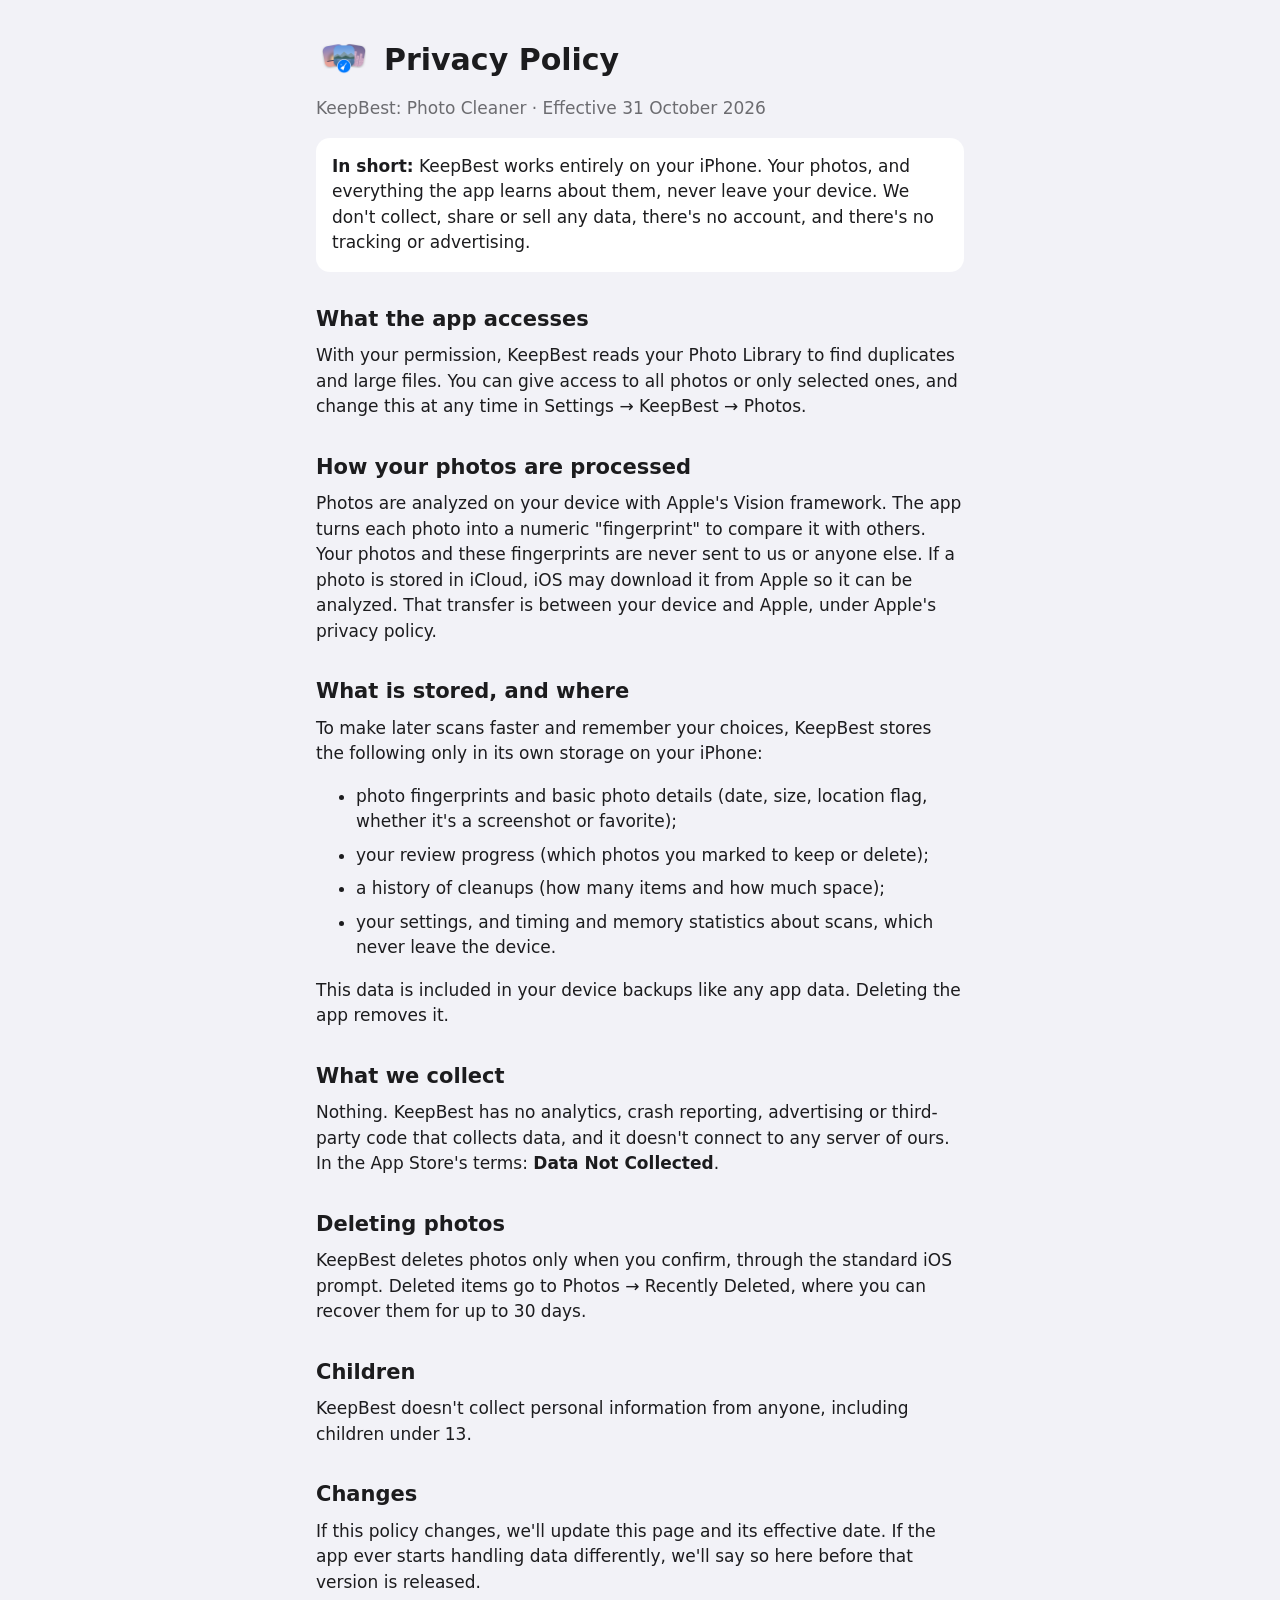
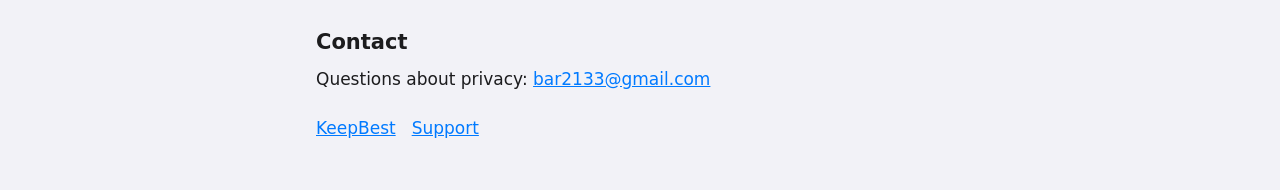
==== privacy.html @ edd059c9 "KeepBest site: home, privacy policy, support Co-Authored-By: Claude Opus 5.5 <noreply@anthropic.com>" ====
<!doctype html>
<html lang="en">
<head>
<meta charset="utf-8">
<meta name="viewport" content="width=device-width, initial-scale=1">
<title>KeepBest Privacy Policy</title>
<link rel="stylesheet" href="style.css">
</head>
<body>
<main>
<header><img src="icon.png" alt=""><h1>Privacy Policy</h1></header>
<p class="muted">KeepBest: Photo Cleaner · Effective 31 October 2026</p>

<div class="card"><strong>In short:</strong> KeepBest works entirely on your iPhone. Your photos, and everything the app learns about them, never leave your device. We don't collect, share or sell any data, there's no account, and there's no tracking or advertising.</div>

<h2>What the app accesses</h2>
<p>With your permission, KeepBest reads your Photo Library to find duplicates and large files. You can give access to all photos or only selected ones, and change this at any time in Settings → KeepBest → Photos.</p>

<h2>How your photos are processed</h2>
<p>Photos are analyzed on your device with Apple's Vision framework. The app turns each photo into a numeric "fingerprint" to compare it with others. Your photos and these fingerprints are never sent to us or anyone else. If a photo is stored in iCloud, iOS may download it from Apple so it can be analyzed. That transfer is between your device and Apple, under Apple's privacy policy.</p>

<h2>What is stored, and where</h2>
<p>To make later scans faster and remember your choices, KeepBest stores the following only in its own storage on your iPhone:</p>
<ul>
<li>photo fingerprints and basic photo details (date, size, location flag, whether it's a screenshot or favorite);</li>
<li>your review progress (which photos you marked to keep or delete);</li>
<li>a history of cleanups (how many items and how much space);</li>
<li>your settings, and timing and memory statistics about scans, which never leave the device.</li>
</ul>
<p>This data is included in your device backups like any app data. Deleting the app removes it.</p>

<h2>What we collect</h2>
<p>Nothing. KeepBest has no analytics, crash reporting, advertising or third-party code that collects data, and it doesn't connect to any server of ours. In the App Store's terms: <strong>Data Not Collected</strong>.</p>

<h2>Deleting photos</h2>
<p>KeepBest deletes photos only when you confirm, through the standard iOS prompt. Deleted items go to Photos → Recently Deleted, where you can recover them for up to 30 days.</p>

<h2>Children</h2>
<p>KeepBest doesn't collect personal information from anyone, including children under 13.</p>

<h2>Changes</h2>
<p>If this policy changes, we'll update this page and its effective date. If the app ever starts handling data differently, we'll say so here before that version is released.</p>

<h2>Contact</h2>
<p>Questions about privacy: <a href="mailto:bar2133@gmail.com">bar2133@gmail.com</a></p>

<nav><a href="index.html">KeepBest</a><a href="support.html">Support</a></nav>
</main>
</body>
</html>
---- style.css ----
:root { --bg: #f2f2f7; --card: #ffffff; --text: #1c1c1e; --muted: #6c6c70; --brand: #007aff; color-scheme: light dark; }
@media (prefers-color-scheme: dark) { :root { --bg: #000000; --card: #1c1c1e; --text: #f2f2f7; --muted: #a1a1a6; --brand: #0a84ff; } }
* { box-sizing: border-box; }
body { margin: 0; background: var(--bg); color: var(--text); font: 17px/1.5 -apple-system, BlinkMacSystemFont, "Segoe UI", system-ui, sans-serif; }
main { max-width: 680px; margin: 0 auto; padding: 32px 16px 48px; }
header { display: flex; align-items: center; gap: 12px; margin-bottom: 8px; }
header img { width: 56px; height: 56px; border-radius: 13px; }
h1 { font-size: 30px; line-height: 1.2; margin: 0; }
h2 { font-size: 21px; margin: 32px 0 8px; }
p, li { margin: 8px 0; }
.muted { color: var(--muted); }
.card { background: var(--card); border-radius: 14px; padding: 16px; margin: 16px 0; }
a { color: var(--brand); }
nav { display: flex; gap: 16px; flex-wrap: wrap; margin: 24px 0 0; }
footer { margin-top: 48px; font-size: 14px; color: var(--muted); }
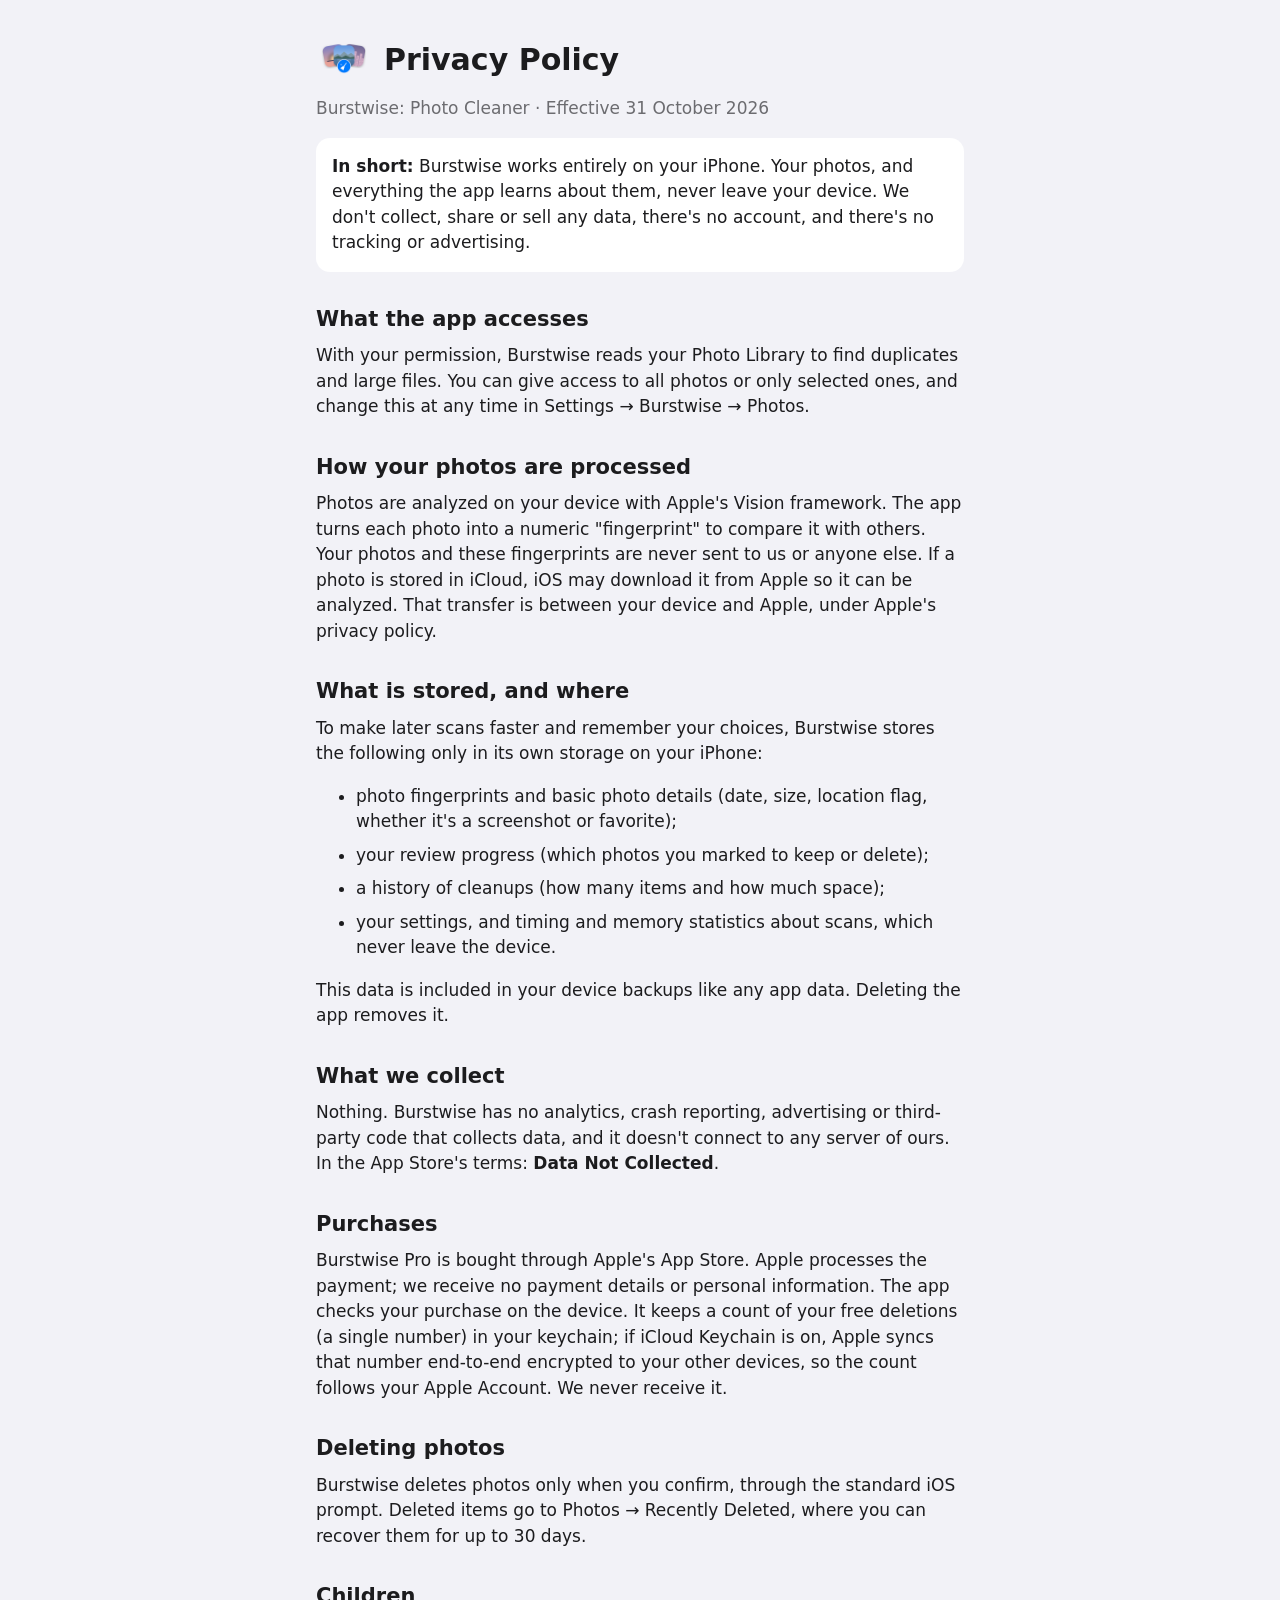
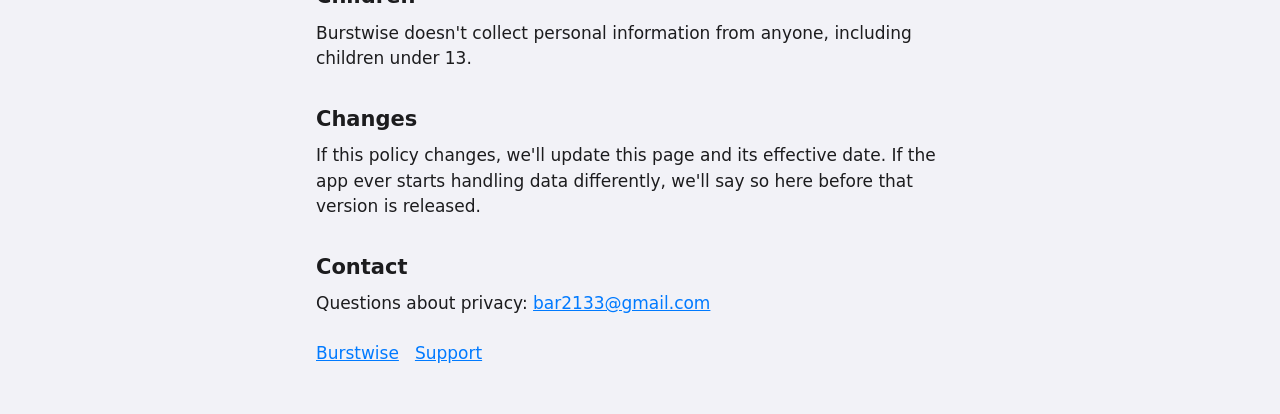
==== commit 877e5da5: "Burstwise: rename, Pro (one-time unlock), iCloud Keychain note in the privacy policy Co-Authored-By:" ====
--- a/privacy.html
+++ b/privacy.html
@@ -3,24 +3,24 @@
 <head>
 <meta charset="utf-8">
 <meta name="viewport" content="width=device-width, initial-scale=1">
-<title>KeepBest Privacy Policy</title>
+<title>Burstwise Privacy Policy</title>
 <link rel="stylesheet" href="style.css">
 </head>
 <body>
 <main>
 <header><img src="icon.png" alt=""><h1>Privacy Policy</h1></header>
-<p class="muted">KeepBest: Photo Cleaner · Effective 31 October 2026</p>
+<p class="muted">Burstwise: Photo Cleaner · Effective 31 October 2026</p>
 
-<div class="card"><strong>In short:</strong> KeepBest works entirely on your iPhone. Your photos, and everything the app learns about them, never leave your device. We don't collect, share or sell any data, there's no account, and there's no tracking or advertising.</div>
+<div class="card"><strong>In short:</strong> Burstwise works entirely on your iPhone. Your photos, and everything the app learns about them, never leave your device. We don't collect, share or sell any data, there's no account, and there's no tracking or advertising.</div>
 
 <h2>What the app accesses</h2>
-<p>With your permission, KeepBest reads your Photo Library to find duplicates and large files. You can give access to all photos or only selected ones, and change this at any time in Settings → KeepBest → Photos.</p>
+<p>With your permission, Burstwise reads your Photo Library to find duplicates and large files. You can give access to all photos or only selected ones, and change this at any time in Settings → Burstwise → Photos.</p>
 
 <h2>How your photos are processed</h2>
 <p>Photos are analyzed on your device with Apple's Vision framework. The app turns each photo into a numeric "fingerprint" to compare it with others. Your photos and these fingerprints are never sent to us or anyone else. If a photo is stored in iCloud, iOS may download it from Apple so it can be analyzed. That transfer is between your device and Apple, under Apple's privacy policy.</p>
 
 <h2>What is stored, and where</h2>
-<p>To make later scans faster and remember your choices, KeepBest stores the following only in its own storage on your iPhone:</p>
+<p>To make later scans faster and remember your choices, Burstwise stores the following only in its own storage on your iPhone:</p>
 <ul>
 <li>photo fingerprints and basic photo details (date, size, location flag, whether it's a screenshot or favorite);</li>
 <li>your review progress (which photos you marked to keep or delete);</li>
@@ -30,13 +30,16 @@
 <p>This data is included in your device backups like any app data. Deleting the app removes it.</p>
 
 <h2>What we collect</h2>
-<p>Nothing. KeepBest has no analytics, crash reporting, advertising or third-party code that collects data, and it doesn't connect to any server of ours. In the App Store's terms: <strong>Data Not Collected</strong>.</p>
+<p>Nothing. Burstwise has no analytics, crash reporting, advertising or third-party code that collects data, and it doesn't connect to any server of ours. In the App Store's terms: <strong>Data Not Collected</strong>.</p>
+
+<h2>Purchases</h2>
+<p>Burstwise Pro is bought through Apple's App Store. Apple processes the payment; we receive no payment details or personal information. The app checks your purchase on the device. It keeps a count of your free deletions (a single number) in your keychain; if iCloud Keychain is on, Apple syncs that number end-to-end encrypted to your other devices, so the count follows your Apple Account. We never receive it.</p>
 
 <h2>Deleting photos</h2>
-<p>KeepBest deletes photos only when you confirm, through the standard iOS prompt. Deleted items go to Photos → Recently Deleted, where you can recover them for up to 30 days.</p>
+<p>Burstwise deletes photos only when you confirm, through the standard iOS prompt. Deleted items go to Photos → Recently Deleted, where you can recover them for up to 30 days.</p>
 
 <h2>Children</h2>
-<p>KeepBest doesn't collect personal information from anyone, including children under 13.</p>
+<p>Burstwise doesn't collect personal information from anyone, including children under 13.</p>
 
 <h2>Changes</h2>
 <p>If this policy changes, we'll update this page and its effective date. If the app ever starts handling data differently, we'll say so here before that version is released.</p>
@@ -44,7 +47,7 @@
 <h2>Contact</h2>
 <p>Questions about privacy: <a href="mailto:bar2133@gmail.com">bar2133@gmail.com</a></p>
 
-<nav><a href="index.html">KeepBest</a><a href="support.html">Support</a></nav>
+<nav><a href="index.html">Burstwise</a><a href="support.html">Support</a></nav>
 </main>
 </body>
 </html>
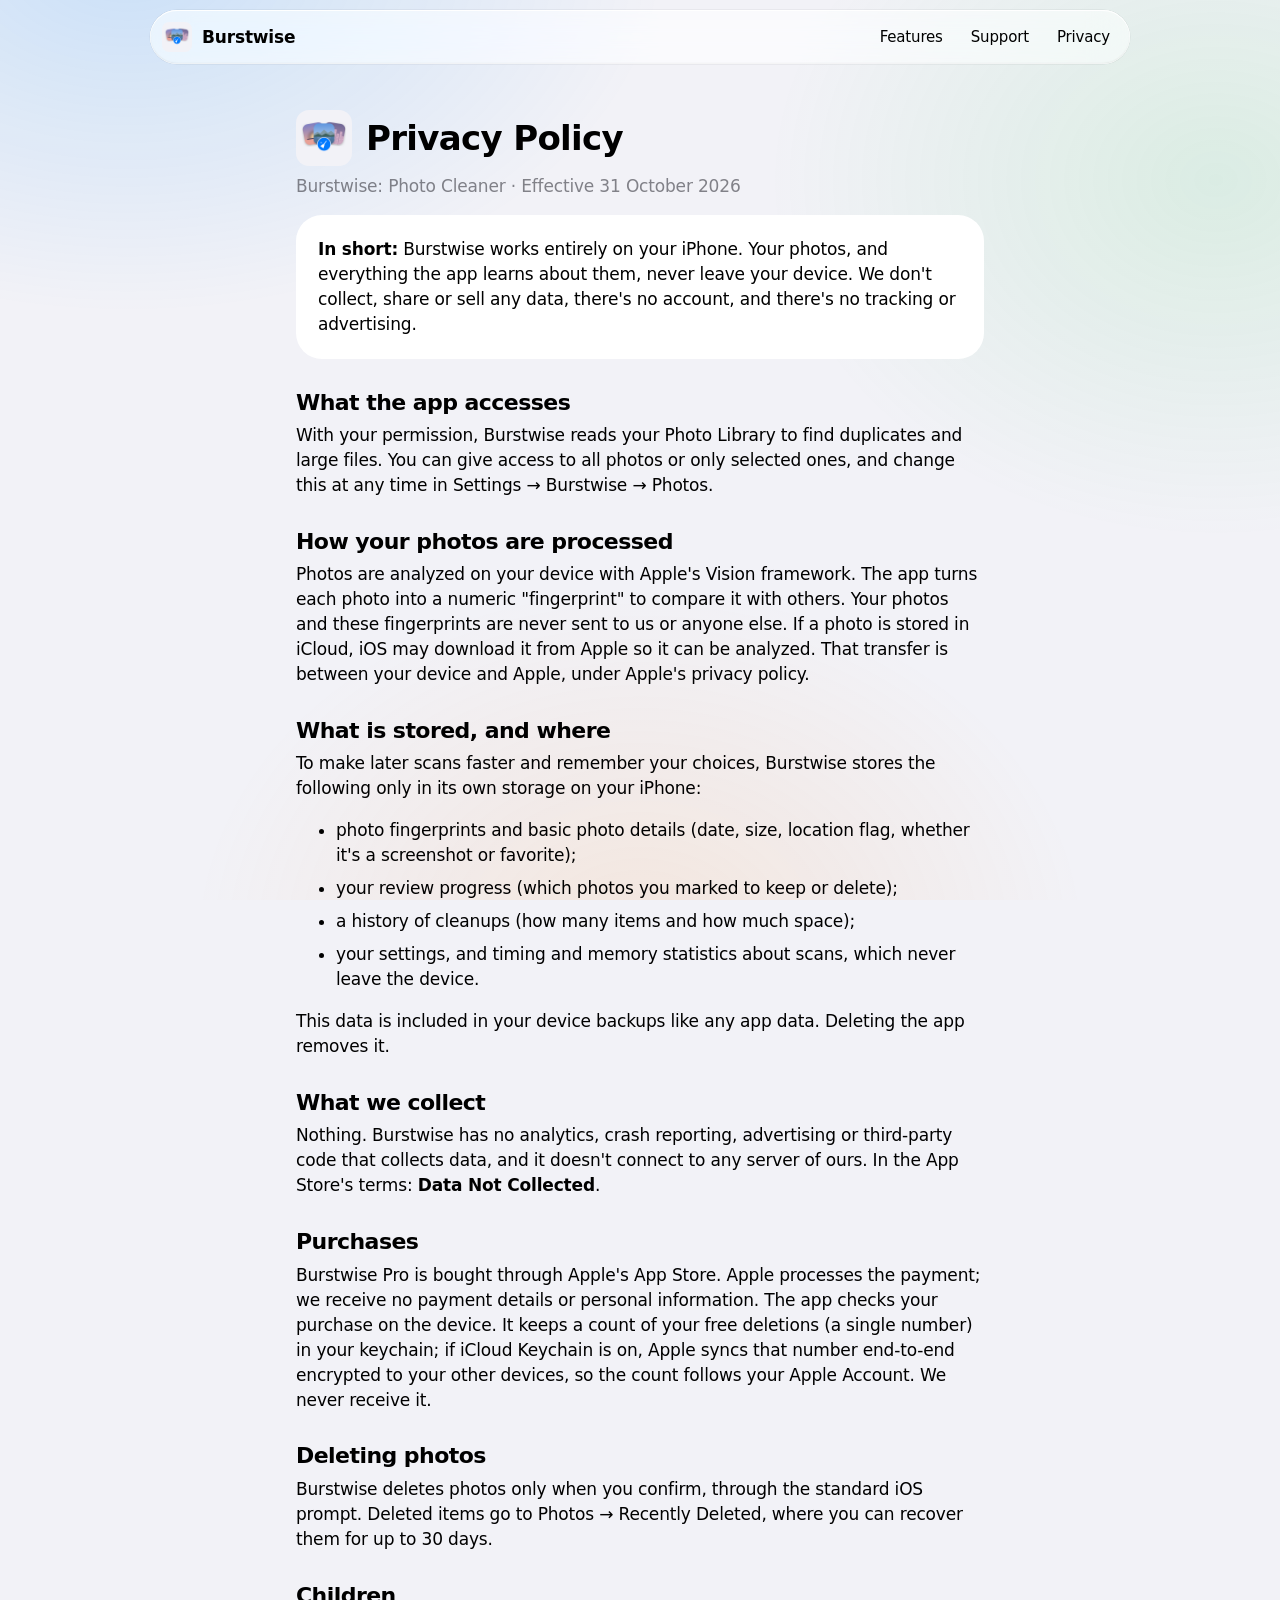
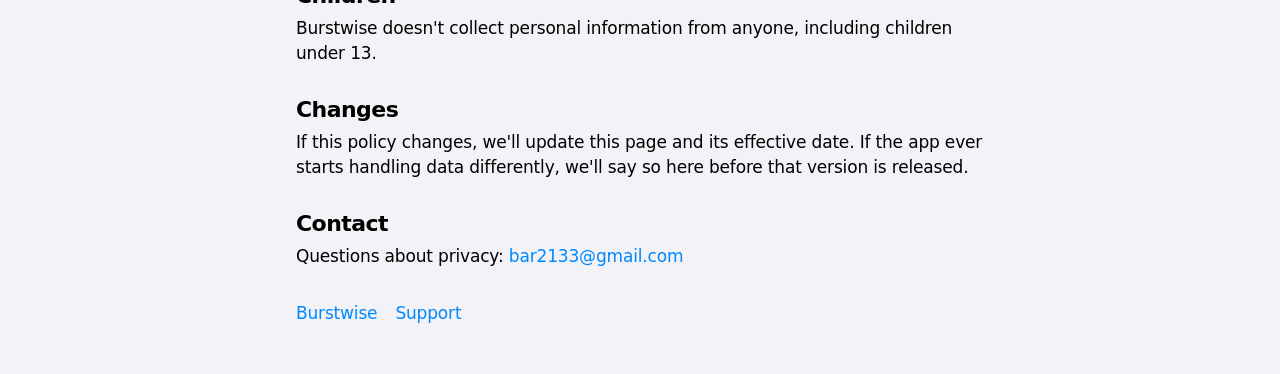
==== commit 7ec39de8: "Site redesign: landing page, iOS 26 style, real app screenshots Co-Authored-By: Claude Opus 5.5 <nor" ====
--- a/privacy.html
+++ b/privacy.html
@@ -2,12 +2,17 @@
 <html lang="en">
 <head>
 <meta charset="utf-8">
-<meta name="viewport" content="width=device-width, initial-scale=1">
+<meta name="viewport" content="width=device-width, initial-scale=1, viewport-fit=cover">
+<link rel="icon" href="icon.png">
 <title>Burstwise Privacy Policy</title>
 <link rel="stylesheet" href="style.css">
 </head>
 <body>
-<main>
+<header class="nav glass">
+  <a class="brand" href="index.html"><img src="icon.png" alt="">Burstwise</a>
+  <nav class="links" aria-label="Pages"><a href="index.html#features" class="optional">Features</a><a href="support.html">Support</a><a href="privacy.html">Privacy</a></nav>
+</header>
+<main class="doc">
 <header><img src="icon.png" alt=""><h1>Privacy Policy</h1></header>
 <p class="muted">Burstwise: Photo Cleaner · Effective 31 October 2026</p>
 
--- a/style.css
+++ b/style.css
@@ -1,15 +1,147 @@
-:root { --bg: #f2f2f7; --card: #ffffff; --text: #1c1c1e; --muted: #6c6c70; --brand: #007aff; color-scheme: light dark; }
-@media (prefers-color-scheme: dark) { :root { --bg: #000000; --card: #1c1c1e; --text: #f2f2f7; --muted: #a1a1a6; --brand: #0a84ff; } }
+/* Burstwise site — iOS 26/27 look: system colors, SF Pro (system font on Apple devices), Liquid Glass for the
+   floating controls only (nav bar, chips, buttons), content cards solid. Light and dark. */
+:root {
+  --bg: #f2f2f7;              /* systemGroupedBackground */
+  --surface: #ffffff;         /* secondarySystemGroupedBackground */
+  --text: #000000;            /* label */
+  --muted: rgba(60, 60, 67, .62); /* secondaryLabel */
+  --sep: rgba(60, 60, 67, .18);
+  --brand: #0088ff; --keep: #34c759; --delete: #ff383c; --warning: #ff8d28; /* iOS 26+ system colors */
+  --glass: rgba(255, 255, 255, .58);
+  --glass-rim: rgba(255, 255, 255, .9);
+  --glass-edge: rgba(0, 0, 0, .08);
+  --wash-1: rgba(0, 136, 255, .16); --wash-2: rgba(52, 199, 89, .12); --wash-3: rgba(255, 141, 40, .12);
+  --font: -apple-system, BlinkMacSystemFont, "SF Pro Text", "SF Pro Display", "Helvetica Neue", system-ui, sans-serif;
+  --rounded: ui-rounded, "SF Pro Rounded", -apple-system, system-ui, sans-serif;
+  --r-card: 26px; --r-l: 22px;
+  color-scheme: light;
+}
+@media (prefers-color-scheme: dark) {
+  :root {
+    --bg: #000000; --surface: #1c1c1e; --text: #ffffff; --muted: rgba(235, 235, 245, .62); --sep: rgba(84, 84, 88, .6);
+    --brand: #0091ff; --keep: #30d158; --delete: #ff4245; --warning: #ff9230;
+    --glass: rgba(40, 40, 44, .55); --glass-rim: rgba(255, 255, 255, .16); --glass-edge: rgba(0, 0, 0, .5);
+    --wash-1: rgba(0, 145, 255, .22); --wash-2: rgba(48, 209, 88, .12); --wash-3: rgba(255, 146, 48, .12);
+    color-scheme: dark;
+  }
+}
 * { box-sizing: border-box; }
-body { margin: 0; background: var(--bg); color: var(--text); font: 17px/1.5 -apple-system, BlinkMacSystemFont, "Segoe UI", system-ui, sans-serif; }
-main { max-width: 680px; margin: 0 auto; padding: 32px 16px 48px; }
-header { display: flex; align-items: center; gap: 12px; margin-bottom: 8px; }
-header img { width: 56px; height: 56px; border-radius: 13px; }
-h1 { font-size: 30px; line-height: 1.2; margin: 0; }
-h2 { font-size: 21px; margin: 32px 0 8px; }
-p, li { margin: 8px 0; }
-.muted { color: var(--muted); }
-.card { background: var(--card); border-radius: 14px; padding: 16px; margin: 16px 0; }
-a { color: var(--brand); }
-nav { display: flex; gap: 16px; flex-wrap: wrap; margin: 24px 0 0; }
-footer { margin-top: 48px; font-size: 14px; color: var(--muted); }
+html { scroll-behavior: smooth; }
+@media (prefers-reduced-motion: reduce) { html { scroll-behavior: auto; } }
+body {
+  margin: 0; background: var(--bg); color: var(--text);
+  font: 17px/1.47 var(--font); letter-spacing: -.01em; -webkit-font-smoothing: antialiased;
+}
+/* soft colour behind the page so the glass has something to refract */
+body::before {
+  content: ""; position: fixed; inset: 0; z-index: -1; pointer-events: none;
+  background:
+    radial-gradient(60vmax 40vmax at 10% -5%, var(--wash-1), transparent 70%),
+    radial-gradient(50vmax 40vmax at 95% 20%, var(--wash-2), transparent 70%),
+    radial-gradient(50vmax 40vmax at 50% 105%, var(--wash-3), transparent 70%);
+}
+a { color: var(--brand); text-decoration: none; }
+a:hover { text-decoration: underline; }
+:focus-visible { outline: 3px solid var(--brand); outline-offset: 3px; border-radius: 8px; }
+img { max-width: 100%; display: block; }
+
+/* Liquid Glass: translucent blur, bright rim, darker edge, no drop shadow */
+.glass {
+  background: var(--glass);
+  -webkit-backdrop-filter: blur(18px) saturate(180%); backdrop-filter: blur(18px) saturate(180%);
+  box-shadow: inset 0 1px .5px var(--glass-rim), inset 0 0 0 .5px var(--glass-rim), inset 0 -1px 1.5px var(--glass-edge), 0 0 0 .5px var(--glass-edge);
+}
+
+/* floating nav bar */
+.nav {
+  position: sticky; top: max(10px, env(safe-area-inset-top)); z-index: 10;
+  margin: 10px auto 0; width: min(980px, calc(100% - 24px));
+  display: flex; align-items: center; gap: 12px; padding: 8px 8px 8px 12px; border-radius: 999px;
+}
+.nav .brand { display: flex; align-items: center; gap: 10px; color: var(--text); font-weight: 600; }
+.nav .brand img { width: 30px; height: 30px; border-radius: 7px; }
+.nav .links { margin-left: auto; display: flex; gap: 4px; flex-wrap: wrap; justify-content: flex-end; }
+.nav .links a { color: var(--text); font-size: 15px; padding: 8px 12px; border-radius: 999px; }
+.nav .links a:hover { background: var(--sep); text-decoration: none; }
+@media (max-width: 560px) { .nav .links a.optional { display: none; } }
+
+.wrap { width: min(980px, 100%); margin: 0 auto; padding-left: max(16px, env(safe-area-inset-left)); padding-right: max(16px, env(safe-area-inset-right)); }
+
+/* hero */
+.hero { text-align: center; padding-block: 64px 24px; display: grid; justify-items: center; gap: 14px; }
+.hero .icon { width: 112px; height: 112px; border-radius: 25px; box-shadow: 0 0 0 .5px var(--sep); }
+.hero h1 { font-size: clamp(44px, 9vw, 72px); line-height: 1.04; margin: 6px 0 0; letter-spacing: -.035em; font-weight: 700; text-wrap: balance; }
+.hero h1 .accent { color: var(--brand); }
+.hero .sub { font-size: clamp(19px, 3.2vw, 24px); color: var(--muted); margin: 0; max-width: 34ch; text-wrap: balance; }
+.chips { display: flex; gap: 8px; flex-wrap: wrap; justify-content: center; margin-top: 6px; }
+.chip { display: inline-flex; align-items: center; gap: 6px; padding: 7px 13px; border-radius: 999px; font-size: 14px; font-weight: 600; }
+.chip .tick { color: var(--keep); }
+.cta { display: flex; gap: 12px; flex-wrap: wrap; justify-content: center; margin-top: 10px; }
+.btn { display: inline-flex; align-items: center; gap: 10px; min-height: 52px; padding: 0 24px; border-radius: 999px; font-weight: 600; font-size: 17px; color: var(--text); }
+.btn:hover { text-decoration: none; }
+.btn.prominent { background: var(--brand); color: #fff; box-shadow: inset 0 1px .5px rgba(255,255,255,.45), inset 0 -1px 1.5px rgba(0,0,0,.15); }
+.btn .small { display: block; font-size: 12px; font-weight: 500; opacity: .85; line-height: 1.1; }
+.btn svg { width: 22px; height: 22px; flex: none; }
+.price-note { font-size: 14px; color: var(--muted); margin: 0; }
+
+/* screenshot strip */
+.shots { margin: 36px 0 8px; }
+.strip {
+  display: grid; grid-auto-flow: column; grid-auto-columns: clamp(200px, 26vw, 260px); gap: 18px;
+  overflow-x: auto; scroll-snap-type: x mandatory; padding: 4px max(16px, calc((100vw - 980px) / 2 + 16px)) 18px;
+  scrollbar-width: none;
+}
+.strip::-webkit-scrollbar { display: none; }
+.strip figure { margin: 0; scroll-snap-align: center; }
+.strip img { width: 100%; height: auto; aspect-ratio: 660 / 1434; border-radius: var(--r-l); background: var(--surface); }
+.strip figcaption { font-size: 13px; color: var(--muted); text-align: center; margin-top: 8px; }
+.strip-controls { display: flex; justify-content: center; gap: 10px; }
+.strip-controls button { width: 44px; height: 44px; border-radius: 50%; border: 0; color: var(--text); font-size: 20px; cursor: pointer; }
+
+/* sections */
+section { padding-block: 48px 8px; }
+h2 { font-size: clamp(28px, 5vw, 40px); line-height: 1.1; letter-spacing: -.025em; margin: 0 0 8px; text-wrap: balance; }
+.lead { color: var(--muted); margin: 0 0 24px; max-width: 60ch; font-size: 19px; }
+.grid { display: grid; grid-template-columns: repeat(auto-fit, minmax(260px, 1fr)); gap: 16px; }
+.card { background: var(--surface); border-radius: var(--r-card); padding: 22px; min-width: 0; }
+.card h3 { margin: 12px 0 6px; font-size: 19px; letter-spacing: -.015em; }
+.card p { margin: 0; color: var(--muted); }
+.card ul { margin: 8px 0 0; padding-left: 20px; }
+.card li { margin: 6px 0; }
+.sf { width: 44px; height: 44px; border-radius: 50%; display: grid; place-items: center; }
+.sf svg { width: 22px; height: 22px; }
+.sf.blue { color: var(--brand); background: color-mix(in srgb, var(--brand) 13%, transparent); }
+.sf.green { color: var(--keep); background: color-mix(in srgb, var(--keep) 15%, transparent); }
+.sf.orange { color: var(--warning); background: color-mix(in srgb, var(--warning) 15%, transparent); }
+.sf.red { color: var(--delete); background: color-mix(in srgb, var(--delete) 13%, transparent); }
+
+/* Free vs Pro */
+.plans { display: grid; grid-template-columns: repeat(auto-fit, minmax(260px, 1fr)); gap: 16px; }
+.plan .price { font: 700 40px/1.1 var(--rounded); margin: 6px 0 2px; font-variant-numeric: tabular-nums; }
+.plan .per { color: var(--muted); font-size: 15px; }
+.pro-chip { display: inline-block; font-size: 11px; font-weight: 700; letter-spacing: .05em; color: var(--brand); padding: 3px 9px; border-radius: 999px; vertical-align: middle; }
+
+/* FAQ */
+details { background: var(--surface); border-radius: var(--r-l); padding: 0 20px; margin: 10px 0; }
+summary { cursor: pointer; padding: 16px 0; font-weight: 600; list-style: none; display: flex; justify-content: space-between; gap: 12px; }
+summary::-webkit-details-marker { display: none; }
+summary::after { content: "+"; color: var(--muted); font-weight: 400; font-size: 22px; line-height: 1; }
+details[open] summary::after { content: "–"; }
+details p { margin: 0 0 16px; color: var(--muted); }
+
+/* footer */
+.foot { padding-block: 56px 40px; color: var(--muted); font-size: 14px; display: grid; gap: 10px; }
+.foot nav { display: flex; gap: 18px; flex-wrap: wrap; }
+
+/* document pages (privacy, support) */
+.doc { width: min(720px, 100%); margin: 0 auto; padding: 28px max(16px, env(safe-area-inset-right)) 48px max(16px, env(safe-area-inset-left)); }
+.doc header { display: flex; align-items: center; gap: 14px; margin: 18px 0 6px; }
+.doc header img { width: 56px; height: 56px; border-radius: 13px; }
+.doc h1 { font-size: 34px; line-height: 1.15; margin: 0; letter-spacing: -.02em; }
+.doc h2 { font-size: 22px; margin: 32px 0 8px; }
+.doc h3 { font-size: 18px; margin: 24px 0 6px; }
+.doc p, .doc li { margin: 8px 0; }
+.doc .muted, .muted { color: var(--muted); }
+.doc .card { margin: 16px 0; }
+.doc > nav { display: flex; gap: 18px; flex-wrap: wrap; margin: 32px 0 0; }
+.doc footer { margin-top: 40px; font-size: 14px; color: var(--muted); }
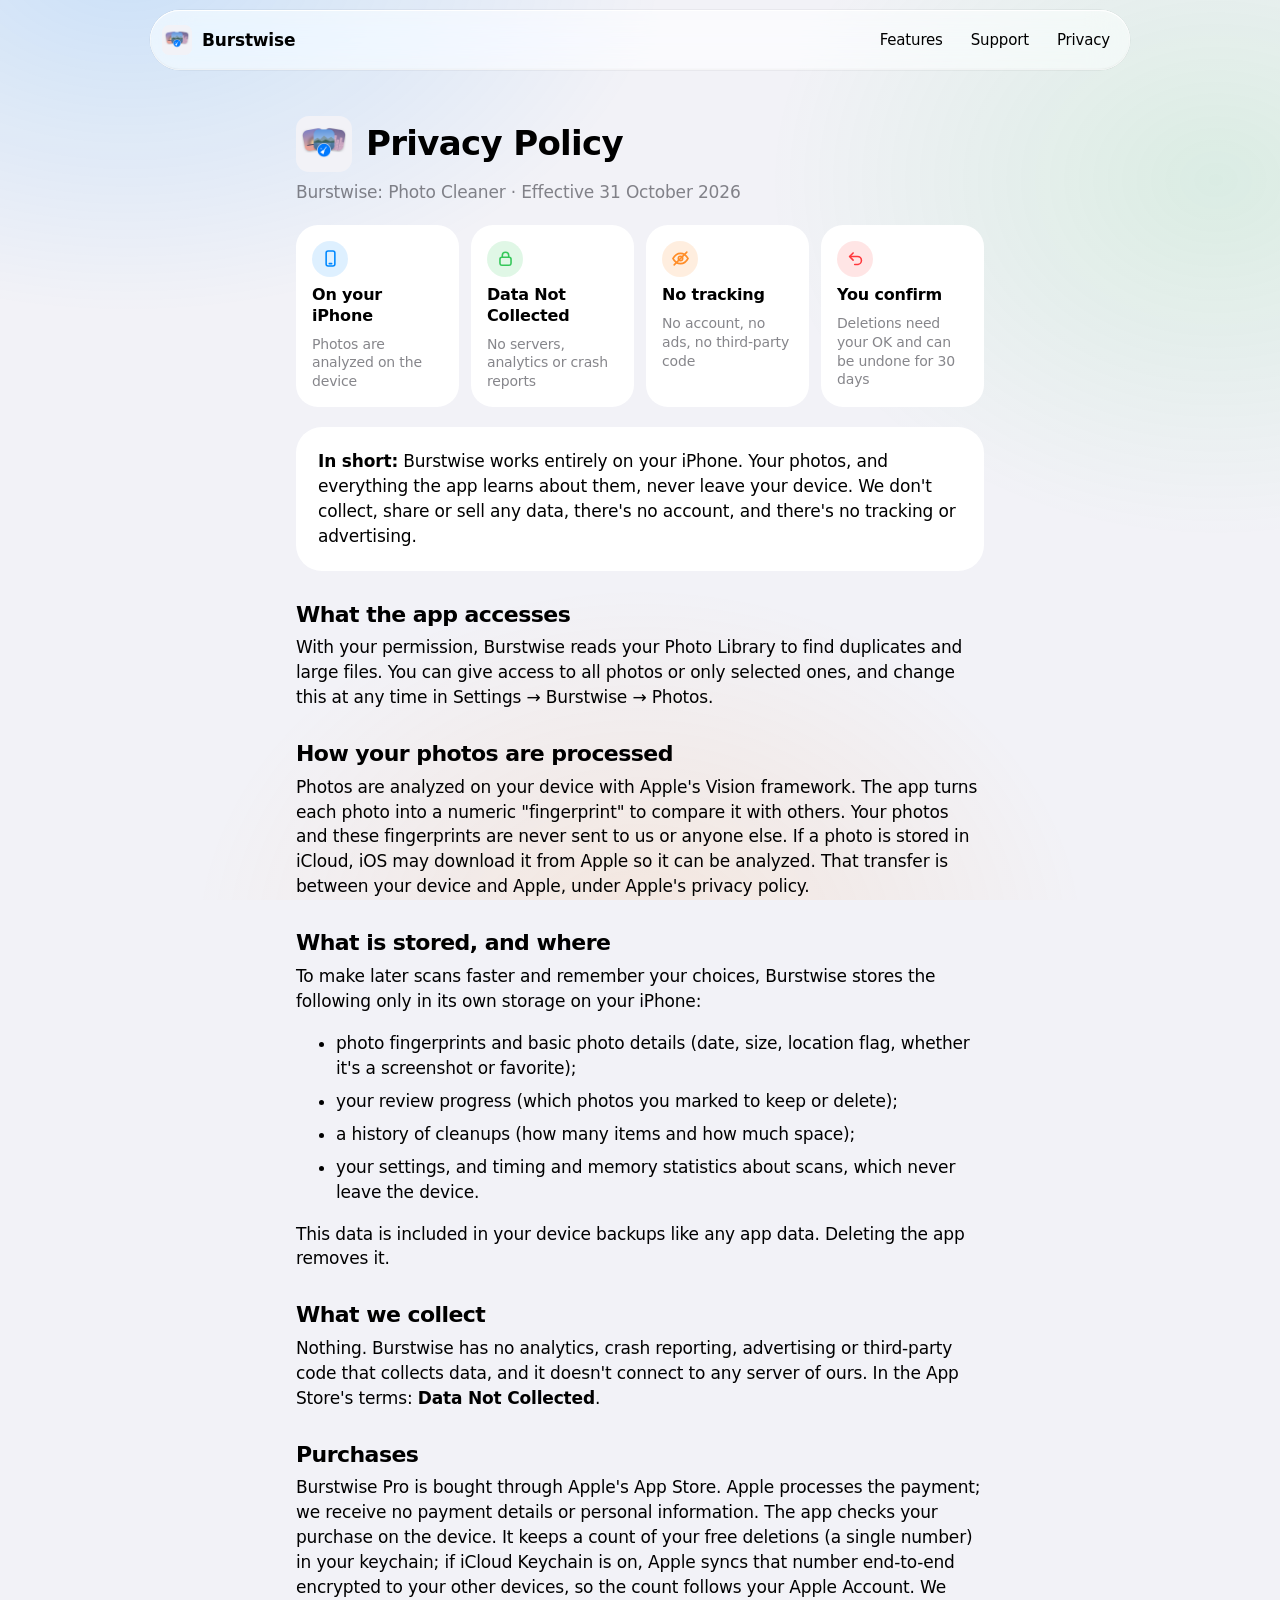
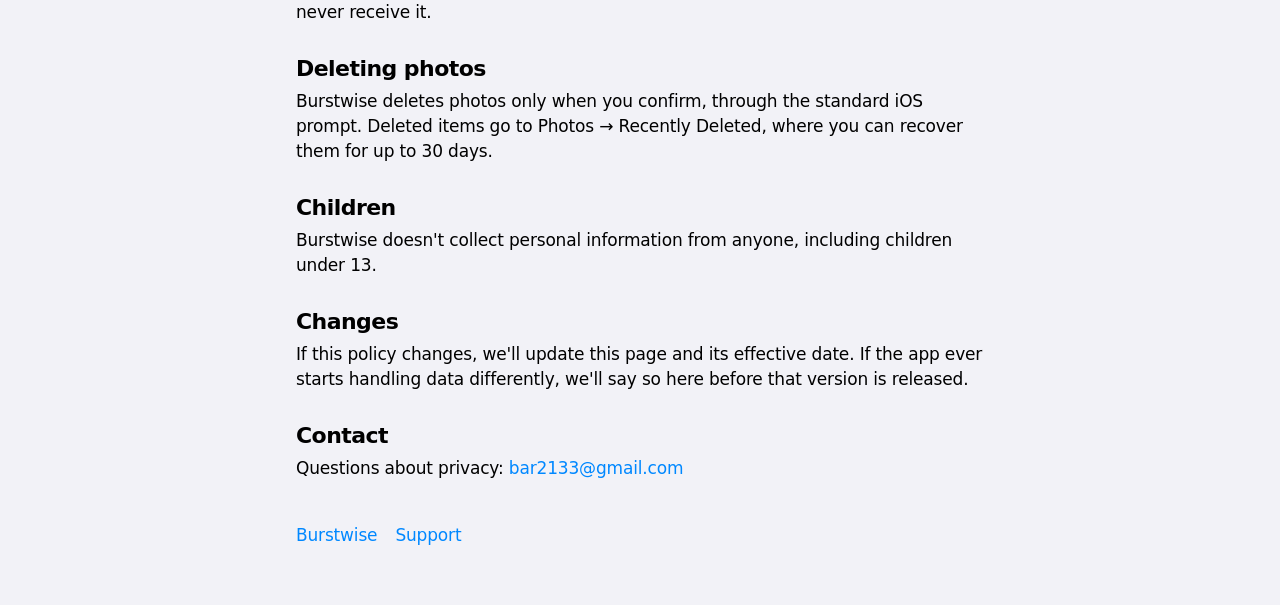
==== commit 85b29bb5: "Site from burstwise-ios ee21020" ====
--- a/privacy.html
+++ b/privacy.html
@@ -3,6 +3,14 @@
 <head>
 <meta charset="utf-8">
 <meta name="viewport" content="width=device-width, initial-scale=1, viewport-fit=cover">
+<meta property="og:title" content="Burstwise Privacy Policy">
+<meta property="og:description" content="Burstwise works entirely on your iPhone. Your photos never leave your device. Data Not Collected.">
+<meta property="og:image" content="https://bar2133.github.io/burstwise/og-image.png">
+<meta property="og:image:width" content="1200">
+<meta property="og:image:height" content="630">
+<meta property="og:url" content="https://bar2133.github.io/burstwise/privacy.html">
+<meta property="og:type" content="website">
+<meta name="twitter:card" content="summary_large_image">
 <link rel="icon" href="icon.png">
 <title>Burstwise Privacy Policy</title>
 <link rel="stylesheet" href="style.css">
@@ -15,6 +23,13 @@
 <main class="doc">
 <header><img src="icon.png" alt=""><h1>Privacy Policy</h1></header>
 <p class="muted">Burstwise: Photo Cleaner · Effective 31 October 2026</p>
+
+<div class="glance" aria-label="At a glance">
+  <div><span class="sf blue"><svg viewBox="0 0 24 24" aria-hidden="true"><rect x="6.5" y="2.5" width="11" height="19" rx="2.5" fill="none" stroke="currentColor" stroke-width="2"/><path d="M10.5 18.5h3" stroke="currentColor" stroke-width="2" stroke-linecap="round"/></svg></span><strong>On your iPhone</strong><span>Photos are analyzed on the device</span></div>
+  <div><span class="sf green"><svg viewBox="0 0 24 24" aria-hidden="true"><rect x="5" y="10.5" width="14" height="10" rx="2.5" fill="none" stroke="currentColor" stroke-width="2"/><path d="M8 10.5V8a4 4 0 0 1 8 0v2.5" fill="none" stroke="currentColor" stroke-width="2"/></svg></span><strong>Data Not Collected</strong><span>No servers, analytics or crash reports</span></div>
+  <div><span class="sf orange"><svg viewBox="0 0 24 24" aria-hidden="true"><path d="M2.5 12S6 5.5 12 5.5 21.5 12 21.5 12 18 18.5 12 18.5 2.5 12 2.5 12z" fill="none" stroke="currentColor" stroke-width="2"/><circle cx="12" cy="12" r="2.8" fill="none" stroke="currentColor" stroke-width="2"/><path d="M4 20 20 4" stroke="currentColor" stroke-width="2" stroke-linecap="round"/></svg></span><strong>No tracking</strong><span>No account, no ads, no third-party code</span></div>
+  <div><span class="sf red"><svg viewBox="0 0 24 24" aria-hidden="true"><path d="M9 5 4.5 9.5 9 14" fill="none" stroke="currentColor" stroke-width="2" stroke-linecap="round" stroke-linejoin="round"/><path d="M5 9.5h9.5a5 5 0 0 1 0 10H11" fill="none" stroke="currentColor" stroke-width="2" stroke-linecap="round"/></svg></span><strong>You confirm</strong><span>Deletions need your OK and can be undone for 30 days</span></div>
+</div>
 
 <div class="card"><strong>In short:</strong> Burstwise works entirely on your iPhone. Your photos, and everything the app learns about them, never leave your device. We don't collect, share or sell any data, there's no account, and there's no tracking or advertising.</div>
 
--- a/style.css
+++ b/style.css
@@ -1,6 +1,7 @@
 /* Burstwise site — iOS 26/27 look: system colors, SF Pro (system font on Apple devices), Liquid Glass for the
    floating controls only (nav bar, chips, buttons), content cards solid. Light and dark. */
 :root {
+  interpolate-size: allow-keywords; /* lets FAQ answers animate to their natural height */
   --bg: #f2f2f7;              /* systemGroupedBackground */
   --surface: #ffffff;         /* secondarySystemGroupedBackground */
   --text: #000000;            /* label */
@@ -63,6 +64,7 @@
 .nav .links { margin-left: auto; display: flex; gap: 4px; flex-wrap: wrap; justify-content: flex-end; }
 .nav .links a { color: var(--text); font-size: 15px; padding: 8px 12px; border-radius: 999px; }
 .nav .links a:hover { background: var(--sep); text-decoration: none; }
+.nav .links a[aria-current] { color: var(--brand); background: color-mix(in srgb, var(--brand) 13%, transparent); }
 @media (max-width: 560px) { .nav .links a.optional { display: none; } }
 
 .wrap { width: min(980px, 100%); margin: 0 auto; padding-left: max(16px, env(safe-area-inset-left)); padding-right: max(16px, env(safe-area-inset-right)); }
@@ -95,8 +97,16 @@
 .strip figure { margin: 0; scroll-snap-align: center; }
 .strip img { width: 100%; height: auto; aspect-ratio: 660 / 1434; border-radius: var(--r-l); background: var(--surface); }
 .strip figcaption { font-size: 13px; color: var(--muted); text-align: center; margin-top: 8px; }
-.strip-controls { display: flex; justify-content: center; gap: 10px; }
-.strip-controls button { width: 44px; height: 44px; border-radius: 50%; border: 0; color: var(--text); font-size: 20px; cursor: pointer; }
+.strip { -webkit-mask-image: linear-gradient(90deg, transparent, #000 16px, #000 calc(100% - 16px), transparent); mask-image: linear-gradient(90deg, transparent, #000 16px, #000 calc(100% - 16px), transparent); }
+.strip-controls { display: flex; justify-content: center; align-items: center; gap: 10px; }
+.strip-controls .arrow { width: 44px; height: 44px; border-radius: 50%; border: 0; color: var(--text); font-size: 20px; cursor: pointer; transition: opacity .2s; }
+.strip-controls .arrow:disabled { opacity: .35; cursor: default; }
+.dots { display: flex; align-items: center; height: 44px; padding: 0 8px; border-radius: 999px; }
+.dots:empty { display: none; }
+.dots button { width: 22px; height: 44px; border: 0; padding: 0; background: none; cursor: pointer; display: grid; place-items: center; }
+.dots button::before { content: ""; width: 7px; height: 7px; border-radius: 999px; background: var(--muted); opacity: .5; transition: width .25s, opacity .25s, background-color .25s; }
+.dots button[aria-current]::before { width: 18px; opacity: 1; background: var(--brand); }
+@media (max-width: 420px) { .dots button { width: 16px; } }
 
 /* sections */
 section { padding-block: 48px 8px; }
@@ -104,6 +114,8 @@
 .lead { color: var(--muted); margin: 0 0 24px; max-width: 60ch; font-size: 19px; }
 .grid { display: grid; grid-template-columns: repeat(auto-fit, minmax(260px, 1fr)); gap: 16px; }
 .card { background: var(--surface); border-radius: var(--r-card); padding: 22px; min-width: 0; }
+.grid > .card { transition: transform .25s cubic-bezier(.3, 1.4, .5, 1); }
+@media (hover: hover) and (prefers-reduced-motion: no-preference) { .grid > .card:hover { transform: translateY(-3px); } }
 .card h3 { margin: 12px 0 6px; font-size: 19px; letter-spacing: -.015em; }
 .card p { margin: 0; color: var(--muted); }
 .card ul { margin: 8px 0 0; padding-left: 20px; }
@@ -113,10 +125,49 @@
 .sf.blue { color: var(--brand); background: color-mix(in srgb, var(--brand) 13%, transparent); }
 .sf.green { color: var(--keep); background: color-mix(in srgb, var(--keep) 15%, transparent); }
 .sf.orange { color: var(--warning); background: color-mix(in srgb, var(--warning) 15%, transparent); }
+.sf.big { width: 56px; height: 56px; }
+.sf.big svg { width: 28px; height: 28px; }
 .sf.red { color: var(--delete); background: color-mix(in srgb, var(--delete) 13%, transparent); }
+
+/* how it works */
+.steps { list-style: none; margin: 0; padding: 0; display: grid; grid-template-columns: repeat(auto-fit, minmax(240px, 1fr)); gap: 16px; counter-reset: none; }
+.steps .num {
+  width: 44px; height: 44px; border-radius: 50%; display: grid; place-items: center;
+  font: 700 20px/1 var(--rounded); color: #fff; background: var(--brand);
+}
+.steps li:nth-child(2) .num { background: var(--keep); }
+.steps li:nth-child(3) .num { background: var(--warning); }
+
+/* privacy band */
+.band { padding: clamp(24px, 5vw, 48px); text-align: center; display: grid; justify-items: center; gap: 4px; }
+.band .lead { margin-inline: auto; }
+.stats { display: grid; grid-template-columns: repeat(auto-fit, minmax(180px, 1fr)); gap: 12px; width: 100%; margin: 8px 0 16px; }
+.stats div { background: var(--bg); border-radius: var(--r-l); padding: 18px 16px; }
+.stats dt { font: 700 clamp(24px, 4vw, 30px)/1.1 var(--rounded); letter-spacing: -.02em; color: var(--brand); font-variant-numeric: tabular-nums; }
+.stats dd { margin: 6px 0 0; font-size: 15px; color: var(--muted); }
+.more { display: inline-flex; align-items: center; min-height: 44px; font-weight: 600; }
 
 /* Free vs Pro */
 .plans { display: grid; grid-template-columns: repeat(auto-fit, minmax(260px, 1fr)); gap: 16px; }
+.plan { position: relative; display: flex; flex-direction: column; }
+.plan h3 { margin-top: 0; }
+.plan-sub { margin: 2px 0 0 !important; font-size: 15px; }
+.plan.pro { box-shadow: inset 0 0 0 2px var(--brand); }
+.plan .badge {
+  position: absolute; top: -12px; left: 22px; font-size: 12px; font-weight: 700; color: #fff; background: var(--brand);
+  padding: 4px 10px; border-radius: 999px;
+}
+.ticks { list-style: none; padding: 0 !important; }
+.ticks li { display: flex; gap: 10px; }
+.ticks li::before { content: "✓"; flex: none; font-weight: 700; color: var(--keep); }
+.plan.pro .ticks li::before { color: var(--brand); }
+
+/* closing call to action */
+.cta-band { text-align: center; padding: clamp(28px, 6vw, 56px) 22px; display: grid; justify-items: center; gap: 8px; }
+.cta-band img { width: 72px; height: 72px; border-radius: 16px; box-shadow: 0 0 0 .5px var(--sep); }
+.cta-band .lead { margin: 0 auto 4px; }
+.cta-band .cta { margin-top: 4px; }
+.btn.glass:hover { background: color-mix(in srgb, var(--glass) 70%, var(--sep)); }
 .plan .price { font: 700 40px/1.1 var(--rounded); margin: 6px 0 2px; font-variant-numeric: tabular-nums; }
 .plan .per { color: var(--muted); font-size: 15px; }
 .pro-chip { display: inline-block; font-size: 11px; font-weight: 700; letter-spacing: .05em; color: var(--brand); padding: 3px 9px; border-radius: 999px; vertical-align: middle; }
@@ -125,13 +176,19 @@
 details { background: var(--surface); border-radius: var(--r-l); padding: 0 20px; margin: 10px 0; }
 summary { cursor: pointer; padding: 16px 0; font-weight: 600; list-style: none; display: flex; justify-content: space-between; gap: 12px; }
 summary::-webkit-details-marker { display: none; }
-summary::after { content: "+"; color: var(--muted); font-weight: 400; font-size: 22px; line-height: 1; }
-details[open] summary::after { content: "–"; }
+summary::after { content: "+"; flex: none; color: var(--muted); font-weight: 400; font-size: 24px; line-height: 1; transition: transform .25s; }
+details[open] summary::after { transform: rotate(45deg); }
+details::details-content { block-size: 0; overflow: clip; transition: block-size .25s, content-visibility .25s allow-discrete; }
+details[open]::details-content { block-size: auto; }
+@media (prefers-reduced-motion: reduce) { details::details-content, summary::after { transition: none; } }
 details p { margin: 0 0 16px; color: var(--muted); }
 
 /* footer */
 .foot { padding-block: 56px 40px; color: var(--muted); font-size: 14px; display: grid; gap: 10px; }
 .foot nav { display: flex; gap: 18px; flex-wrap: wrap; }
+.foot .brand { display: inline-flex; align-items: center; gap: 10px; color: var(--text); font-weight: 600; font-size: 17px; justify-self: start; }
+.foot .brand img { width: 28px; height: 28px; border-radius: 7px; }
+.foot { border-top: .5px solid var(--sep); margin-top: 48px; padding-top: 32px; }
 
 /* document pages (privacy, support) */
 .doc { width: min(720px, 100%); margin: 0 auto; padding: 28px max(16px, env(safe-area-inset-right)) 48px max(16px, env(safe-area-inset-left)); }
@@ -145,3 +202,42 @@
 .doc .card { margin: 16px 0; }
 .doc > nav { display: flex; gap: 18px; flex-wrap: wrap; margin: 32px 0 0; }
 .doc footer { margin-top: 40px; font-size: 14px; color: var(--muted); }
+
+/* 44 pt touch targets for every standalone link (AGENTS.md rule 6); links inside running text stay inline. */
+.nav .brand, .nav .links a, .foot nav a, .doc > nav a { display: inline-flex; align-items: center; min-height: 44px; }
+.foot nav, .doc > nav { gap: 4px 18px; }
+
+/* content rises in as it scrolls into view (browsers with scroll-driven animations; never with Reduce Motion) */
+@keyframes rise { from { opacity: 0; transform: translateY(24px); } }
+@media (prefers-reduced-motion: no-preference) {
+  @supports (animation-timeline: view()) {
+    .grid > .card, .steps > li, .plans > .card, .band, .cta-band, #faq details, .glance > div, .help-group {
+      animation: rise linear both; animation-timeline: view(); animation-range: entry 0% entry 35%;
+    }
+  }
+}
+
+/* support: contact card, search, grouped answers */
+.contact { display: flex; flex-wrap: wrap; align-items: center; gap: 16px; }
+.contact p { flex: 1 1 260px; margin: 0; }
+.contact .btn { flex: none; }
+.search { position: relative; display: block; margin: 24px 0 0; }
+.search input {
+  width: 100%; min-height: 48px; padding: 0 16px 0 44px; border: 0; border-radius: 999px; font: inherit; color: var(--text);
+  background: var(--surface); box-shadow: inset 0 0 0 .5px var(--sep);
+}
+.search input::placeholder { color: var(--muted); }
+.search input:focus-visible { outline: 3px solid var(--brand); outline-offset: 2px; }
+.search svg { position: absolute; left: 16px; top: 50%; translate: 0 -50%; width: 18px; height: 18px; color: var(--muted); pointer-events: none; }
+.help-group h2 { font-size: 15px; text-transform: uppercase; letter-spacing: .04em; color: var(--muted); font-weight: 600; margin: 28px 0 4px; }
+.help-group[hidden], .doc details[hidden] { display: none; }
+.empty { text-align: center; padding: 24px 0; }
+
+/* privacy: at a glance */
+.glance { display: grid; grid-template-columns: repeat(auto-fit, minmax(150px, 1fr)); gap: 12px; margin: 20px 0; }
+.glance > div { background: var(--surface); border-radius: var(--r-l); padding: 16px; display: grid; gap: 8px; align-content: start; }
+.glance strong { font-size: 16px; line-height: 1.3; }
+.glance span:not(.sf) { font-size: 14px; color: var(--muted); line-height: 1.35; }
+.glance .sf { width: 36px; height: 36px; }
+.glance .sf svg { width: 19px; height: 19px; }
+.visually-hidden { position: absolute; width: 1px; height: 1px; overflow: hidden; clip-path: inset(50%); white-space: nowrap; }
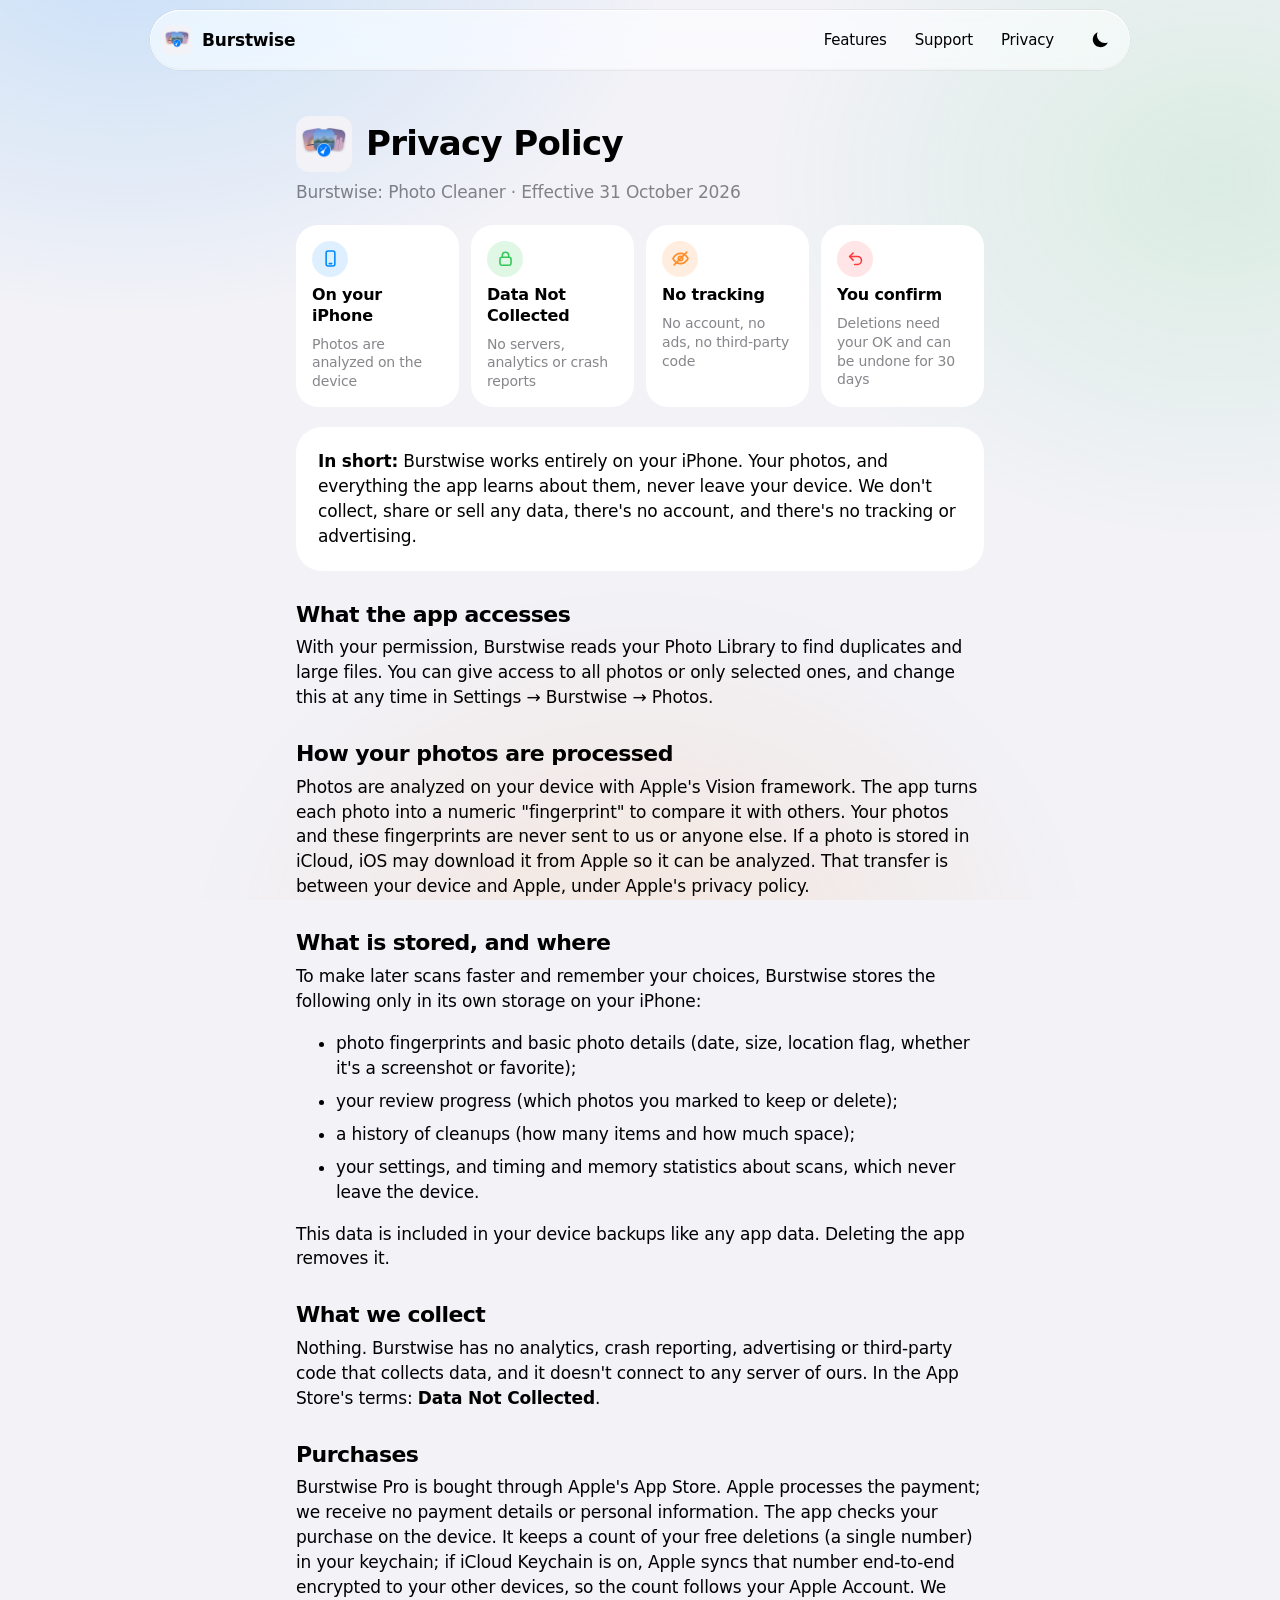
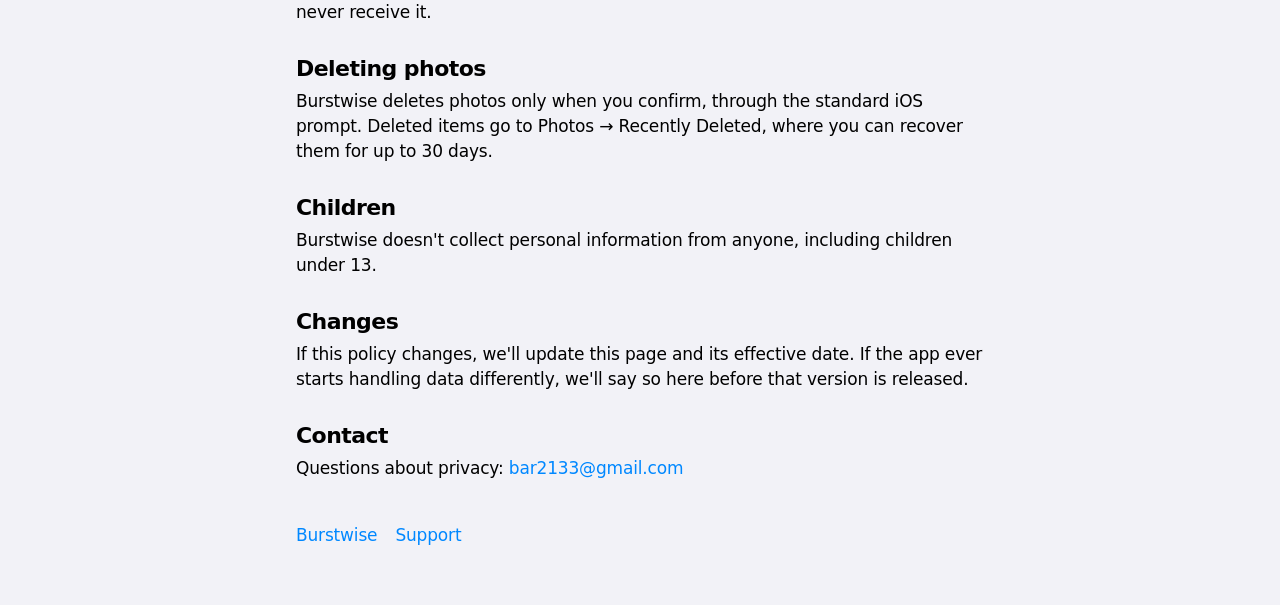
==== commit 2aa572bd: "Site from burstwise-ios 556a472" ====
--- a/privacy.html
+++ b/privacy.html
@@ -13,12 +13,15 @@
 <meta name="twitter:card" content="summary_large_image">
 <link rel="icon" href="icon.png">
 <title>Burstwise Privacy Policy</title>
+<meta name="theme-color" content="#f2f2f7">
+<script src="theme.js"></script>
 <link rel="stylesheet" href="style.css">
 </head>
 <body>
 <header class="nav glass">
   <a class="brand" href="index.html"><img src="icon.png" alt="">Burstwise</a>
   <nav class="links" aria-label="Pages"><a href="index.html#features" class="optional">Features</a><a href="support.html">Support</a><a href="privacy.html">Privacy</a></nav>
+  <button class="theme-toggle" type="button" aria-label="Dark mode" aria-pressed="false"><svg class="moon" viewBox="0 0 24 24" aria-hidden="true"><path fill="currentColor" d="M20.5 14.6A8.5 8.5 0 0 1 9.4 3.5a8.5 8.5 0 1 0 11.1 11.1z"/></svg><svg class="sun" viewBox="0 0 24 24" aria-hidden="true"><circle cx="12" cy="12" r="4.5" fill="currentColor"/><path stroke="currentColor" stroke-width="2" stroke-linecap="round" d="M12 2v2M12 20v2M2 12h2M20 12h2M4.9 4.9l1.4 1.4M17.7 17.7l1.4 1.4M4.9 19.1l1.4-1.4M17.7 6.3l1.4-1.4"/></svg></button>
 </header>
 <main class="doc">
 <header><img src="icon.png" alt=""><h1>Privacy Policy</h1></header>
--- a/style.css
+++ b/style.css
@@ -17,14 +17,13 @@
   --r-card: 26px; --r-l: 22px;
   color-scheme: light;
 }
-@media (prefers-color-scheme: dark) {
-  :root {
-    --bg: #000000; --surface: #1c1c1e; --text: #ffffff; --muted: rgba(235, 235, 245, .62); --sep: rgba(84, 84, 88, .6);
-    --brand: #0091ff; --keep: #30d158; --delete: #ff4245; --warning: #ff9230;
-    --glass: rgba(40, 40, 44, .55); --glass-rim: rgba(255, 255, 255, .16); --glass-edge: rgba(0, 0, 0, .5);
-    --wash-1: rgba(0, 145, 255, .22); --wash-2: rgba(48, 209, 88, .12); --wash-3: rgba(255, 146, 48, .12);
-    color-scheme: dark;
-  }
+/* dark: only when the visitor turns it on with the nav switch (theme.js); light is the default */
+:root[data-theme="dark"] {
+  --bg: #000000; --surface: #1c1c1e; --text: #ffffff; --muted: rgba(235, 235, 245, .62); --sep: rgba(84, 84, 88, .6);
+  --brand: #0091ff; --keep: #30d158; --delete: #ff4245; --warning: #ff9230;
+  --glass: rgba(40, 40, 44, .55); --glass-rim: rgba(255, 255, 255, .16); --glass-edge: rgba(0, 0, 0, .5);
+  --wash-1: rgba(0, 145, 255, .22); --wash-2: rgba(48, 209, 88, .12); --wash-3: rgba(255, 146, 48, .12);
+  color-scheme: dark;
 }
 * { box-sizing: border-box; }
 html { scroll-behavior: smooth; }
@@ -65,7 +64,16 @@
 .nav .links a { color: var(--text); font-size: 15px; padding: 8px 12px; border-radius: 999px; }
 .nav .links a:hover { background: var(--sep); text-decoration: none; }
 .nav .links a[aria-current] { color: var(--brand); background: color-mix(in srgb, var(--brand) 13%, transparent); }
-@media (max-width: 560px) { .nav .links a.optional { display: none; } }
+@media (max-width: 700px) { .nav .links a.optional { display: none; } }
+@media (max-width: 400px) { .nav { gap: 6px; } .nav .links a { padding-inline: 9px; } } /* brand, two links and the theme switch on one row at 375 pt */
+.theme-toggle {
+  flex: none; width: 44px; height: 44px; border: 0; border-radius: 50%; padding: 0; display: grid; place-items: center;
+  background: none; color: var(--text); cursor: pointer;
+}
+.theme-toggle:hover { background: var(--sep); }
+.theme-toggle svg { width: 22px; height: 22px; }
+.theme-toggle .sun, [data-theme="dark"] .theme-toggle .moon { display: none; }
+[data-theme="dark"] .theme-toggle .sun { display: block; }
 
 .wrap { width: min(980px, 100%); margin: 0 auto; padding-left: max(16px, env(safe-area-inset-left)); padding-right: max(16px, env(safe-area-inset-right)); }
 
@@ -106,7 +114,6 @@
 .dots button { width: 22px; height: 44px; border: 0; padding: 0; background: none; cursor: pointer; display: grid; place-items: center; }
 .dots button::before { content: ""; width: 7px; height: 7px; border-radius: 999px; background: var(--muted); opacity: .5; transition: width .25s, opacity .25s, background-color .25s; }
 .dots button[aria-current]::before { width: 18px; opacity: 1; background: var(--brand); }
-@media (max-width: 420px) { .dots button { width: 16px; } }
 
 /* sections */
 section { padding-block: 48px 8px; }
@@ -204,7 +211,7 @@
 .doc footer { margin-top: 40px; font-size: 14px; color: var(--muted); }
 
 /* 44 pt touch targets for every standalone link (AGENTS.md rule 6); links inside running text stay inline. */
-.nav .brand, .nav .links a, .foot nav a, .doc > nav a { display: inline-flex; align-items: center; min-height: 44px; }
+.nav .brand, .nav .links a, .foot .brand, .foot nav a, .doc > nav a { display: inline-flex; align-items: center; min-height: 44px; }
 .foot nav, .doc > nav { gap: 4px 18px; }
 
 /* content rises in as it scrolls into view (browsers with scroll-driven animations; never with Reduce Motion) */
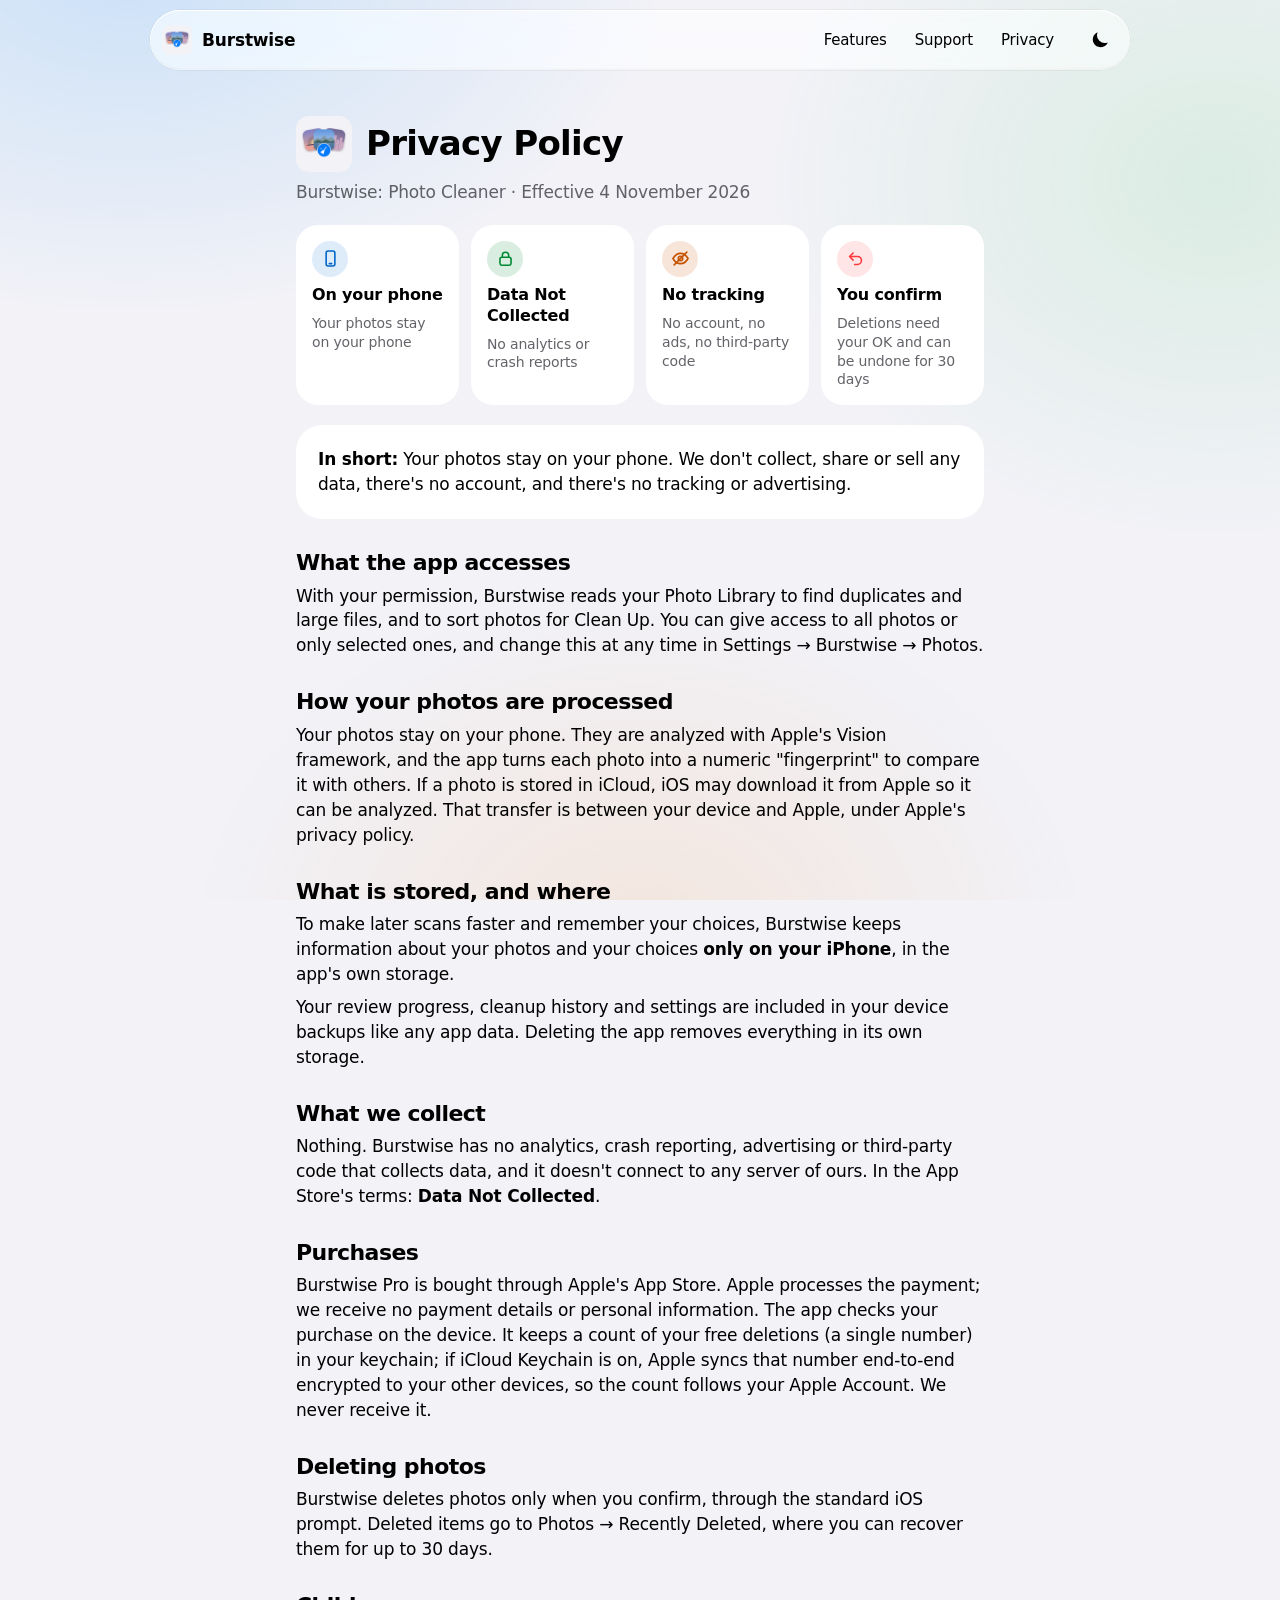
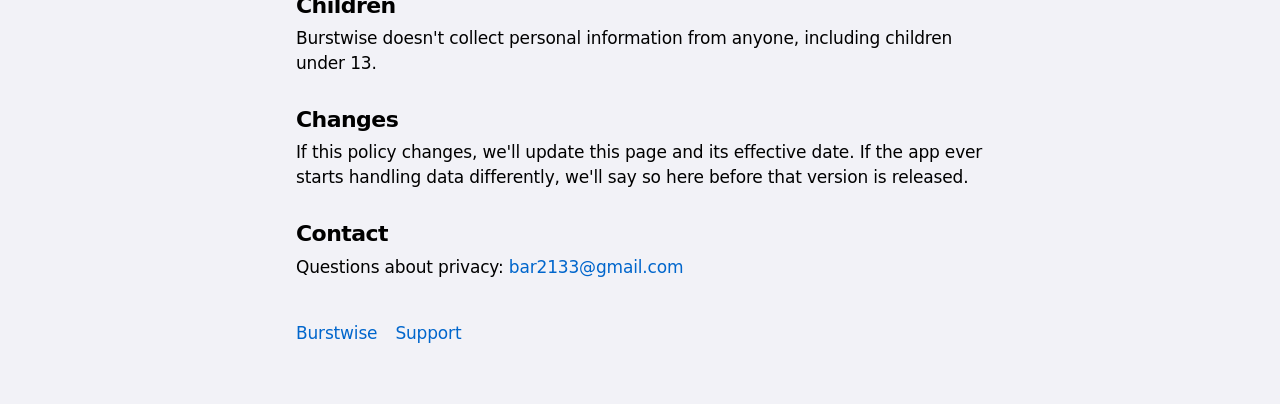
==== commit 6dae522b: "Site from burstwise-ios 9950f5a" ====
--- a/privacy.html
+++ b/privacy.html
@@ -4,7 +4,7 @@
 <meta charset="utf-8">
 <meta name="viewport" content="width=device-width, initial-scale=1, viewport-fit=cover">
 <meta property="og:title" content="Burstwise Privacy Policy">
-<meta property="og:description" content="Burstwise works entirely on your iPhone. Your photos never leave your device. Data Not Collected.">
+<meta property="og:description" content="Your photos stay on your phone. Data Not Collected.">
 <meta property="og:image" content="https://bar2133.github.io/burstwise/og-image.png">
 <meta property="og:image:width" content="1200">
 <meta property="og:image:height" content="630">
@@ -25,32 +25,26 @@
 </header>
 <main class="doc">
 <header><img src="icon.png" alt=""><h1>Privacy Policy</h1></header>
-<p class="muted">Burstwise: Photo Cleaner · Effective 31 October 2026</p>
+<p class="muted">Burstwise: Photo Cleaner · Effective 4 November 2026</p>
 
 <div class="glance" aria-label="At a glance">
-  <div><span class="sf blue"><svg viewBox="0 0 24 24" aria-hidden="true"><rect x="6.5" y="2.5" width="11" height="19" rx="2.5" fill="none" stroke="currentColor" stroke-width="2"/><path d="M10.5 18.5h3" stroke="currentColor" stroke-width="2" stroke-linecap="round"/></svg></span><strong>On your iPhone</strong><span>Photos are analyzed on the device</span></div>
-  <div><span class="sf green"><svg viewBox="0 0 24 24" aria-hidden="true"><rect x="5" y="10.5" width="14" height="10" rx="2.5" fill="none" stroke="currentColor" stroke-width="2"/><path d="M8 10.5V8a4 4 0 0 1 8 0v2.5" fill="none" stroke="currentColor" stroke-width="2"/></svg></span><strong>Data Not Collected</strong><span>No servers, analytics or crash reports</span></div>
+  <div><span class="sf blue"><svg viewBox="0 0 24 24" aria-hidden="true"><rect x="6.5" y="2.5" width="11" height="19" rx="2.5" fill="none" stroke="currentColor" stroke-width="2"/><path d="M10.5 18.5h3" stroke="currentColor" stroke-width="2" stroke-linecap="round"/></svg></span><strong>On your phone</strong><span>Your photos stay on your phone</span></div>
+  <div><span class="sf green"><svg viewBox="0 0 24 24" aria-hidden="true"><rect x="5" y="10.5" width="14" height="10" rx="2.5" fill="none" stroke="currentColor" stroke-width="2"/><path d="M8 10.5V8a4 4 0 0 1 8 0v2.5" fill="none" stroke="currentColor" stroke-width="2"/></svg></span><strong>Data Not Collected</strong><span>No analytics or crash reports</span></div>
   <div><span class="sf orange"><svg viewBox="0 0 24 24" aria-hidden="true"><path d="M2.5 12S6 5.5 12 5.5 21.5 12 21.5 12 18 18.5 12 18.5 2.5 12 2.5 12z" fill="none" stroke="currentColor" stroke-width="2"/><circle cx="12" cy="12" r="2.8" fill="none" stroke="currentColor" stroke-width="2"/><path d="M4 20 20 4" stroke="currentColor" stroke-width="2" stroke-linecap="round"/></svg></span><strong>No tracking</strong><span>No account, no ads, no third-party code</span></div>
   <div><span class="sf red"><svg viewBox="0 0 24 24" aria-hidden="true"><path d="M9 5 4.5 9.5 9 14" fill="none" stroke="currentColor" stroke-width="2" stroke-linecap="round" stroke-linejoin="round"/><path d="M5 9.5h9.5a5 5 0 0 1 0 10H11" fill="none" stroke="currentColor" stroke-width="2" stroke-linecap="round"/></svg></span><strong>You confirm</strong><span>Deletions need your OK and can be undone for 30 days</span></div>
 </div>
 
-<div class="card"><strong>In short:</strong> Burstwise works entirely on your iPhone. Your photos, and everything the app learns about them, never leave your device. We don't collect, share or sell any data, there's no account, and there's no tracking or advertising.</div>
+<div class="card"><strong>In short:</strong> Your photos stay on your phone. We don't collect, share or sell any data, there's no account, and there's no tracking or advertising.</div>
 
 <h2>What the app accesses</h2>
-<p>With your permission, Burstwise reads your Photo Library to find duplicates and large files. You can give access to all photos or only selected ones, and change this at any time in Settings → Burstwise → Photos.</p>
+<p>With your permission, Burstwise reads your Photo Library to find duplicates and large files, and to sort photos for Clean Up. You can give access to all photos or only selected ones, and change this at any time in Settings → Burstwise → Photos.</p>
 
 <h2>How your photos are processed</h2>
-<p>Photos are analyzed on your device with Apple's Vision framework. The app turns each photo into a numeric "fingerprint" to compare it with others. Your photos and these fingerprints are never sent to us or anyone else. If a photo is stored in iCloud, iOS may download it from Apple so it can be analyzed. That transfer is between your device and Apple, under Apple's privacy policy.</p>
+<p>Your photos stay on your phone. They are analyzed with Apple's Vision framework, and the app turns each photo into a numeric "fingerprint" to compare it with others. If a photo is stored in iCloud, iOS may download it from Apple so it can be analyzed. That transfer is between your device and Apple, under Apple's privacy policy.</p>
 
 <h2>What is stored, and where</h2>
-<p>To make later scans faster and remember your choices, Burstwise stores the following only in its own storage on your iPhone:</p>
-<ul>
-<li>photo fingerprints and basic photo details (date, size, location flag, whether it's a screenshot or favorite);</li>
-<li>your review progress (which photos you marked to keep or delete);</li>
-<li>a history of cleanups (how many items and how much space);</li>
-<li>your settings, and timing and memory statistics about scans, which never leave the device.</li>
-</ul>
-<p>This data is included in your device backups like any app data. Deleting the app removes it.</p>
+<p>To make later scans faster and remember your choices, Burstwise keeps information about your photos and your choices <strong>only on your iPhone</strong>, in the app's own storage.</p>
+<p>Your review progress, cleanup history and settings are included in your device backups like any app data. Deleting the app removes everything in its own storage.</p>
 
 <h2>What we collect</h2>
 <p>Nothing. Burstwise has no analytics, crash reporting, advertising or third-party code that collects data, and it doesn't connect to any server of ours. In the App Store's terms: <strong>Data Not Collected</strong>.</p>
--- a/style.css
+++ b/style.css
@@ -5,9 +5,10 @@
   --bg: #f2f2f7;              /* systemGroupedBackground */
   --surface: #ffffff;         /* secondarySystemGroupedBackground */
   --text: #000000;            /* label */
-  --muted: rgba(60, 60, 67, .62); /* secondaryLabel */
+  --muted: rgba(60, 60, 67, .80); /* secondaryLabel, darkened to pass WCAG AA 4.5:1 on the grouped background */
   --sep: rgba(60, 60, 67, .18);
-  --brand: #0088ff; --keep: #34c759; --delete: #ff383c; --warning: #ff8d28; /* iOS 26+ system colors */
+  /* iOS 26+ increased-contrast system colors in light mode, so text and white labels on them pass WCAG AA 4.5:1 */
+  --brand: #0066cc; --keep: #008932; --delete: #ff383c; --warning: #c55300; --filter: #a31fbd;
   --glass: rgba(255, 255, 255, .58);
   --glass-rim: rgba(255, 255, 255, .9);
   --glass-edge: rgba(0, 0, 0, .08);
@@ -15,15 +16,25 @@
   --font: -apple-system, BlinkMacSystemFont, "SF Pro Text", "SF Pro Display", "Helvetica Neue", system-ui, sans-serif;
   --rounded: ui-rounded, "SF Pro Rounded", -apple-system, system-ui, sans-serif;
   --r-card: 26px; --r-l: 22px;
+  --on-tint: #ffffff;         /* label on brand, keep and warning fills */
   color-scheme: light;
 }
 /* dark: only when the visitor turns it on with the nav switch (theme.js); light is the default */
 :root[data-theme="dark"] {
   --bg: #000000; --surface: #1c1c1e; --text: #ffffff; --muted: rgba(235, 235, 245, .62); --sep: rgba(84, 84, 88, .6);
-  --brand: #0091ff; --keep: #30d158; --delete: #ff4245; --warning: #ff9230;
+  --brand: #0091ff; --keep: #30d158; --delete: #ff4245; --warning: #ff9230; --filter: #db34f2;
   --glass: rgba(40, 40, 44, .55); --glass-rim: rgba(255, 255, 255, .16); --glass-edge: rgba(0, 0, 0, .5);
   --wash-1: rgba(0, 145, 255, .22); --wash-2: rgba(48, 209, 88, .12); --wash-3: rgba(255, 146, 48, .12);
   color-scheme: dark;
+}
+/* Increase Contrast: stronger text, separators and glass, in both themes */
+@media (prefers-contrast: more) {
+  :root { --muted: rgba(60, 60, 67, .92); --sep: rgba(60, 60, 67, .45); --glass: rgba(255, 255, 255, .88); --glass-edge: rgba(0, 0, 0, .3); }
+  :root[data-theme="dark"] {
+    --muted: rgba(235, 235, 245, .82); --sep: rgba(235, 235, 245, .35); --glass: rgba(28, 28, 30, .9); --glass-rim: rgba(255, 255, 255, .35);
+    --brand: #5cb8ff; --keep: #4ad968; --warning: #ffa056; --filter: #e66ff7; --delete: #ff6165;
+    --on-tint: #000000;       /* iOS draws black labels on the lighter increased-contrast fills */
+  }
 }
 * { box-sizing: border-box; }
 html { scroll-behavior: smooth; }
@@ -89,7 +100,7 @@
 .cta { display: flex; gap: 12px; flex-wrap: wrap; justify-content: center; margin-top: 10px; }
 .btn { display: inline-flex; align-items: center; gap: 10px; min-height: 52px; padding: 0 24px; border-radius: 999px; font-weight: 600; font-size: 17px; color: var(--text); }
 .btn:hover { text-decoration: none; }
-.btn.prominent { background: var(--brand); color: #fff; box-shadow: inset 0 1px .5px rgba(255,255,255,.45), inset 0 -1px 1.5px rgba(0,0,0,.15); }
+.btn.prominent { background: var(--brand); color: var(--on-tint); box-shadow: inset 0 1px .5px rgba(255,255,255,.45), inset 0 -1px 1.5px rgba(0,0,0,.15); }
 .btn .small { display: block; font-size: 12px; font-weight: 500; opacity: .85; line-height: 1.1; }
 .btn svg { width: 22px; height: 22px; flex: none; }
 .price-note { font-size: 14px; color: var(--muted); margin: 0; }
@@ -132,6 +143,7 @@
 .sf.blue { color: var(--brand); background: color-mix(in srgb, var(--brand) 13%, transparent); }
 .sf.green { color: var(--keep); background: color-mix(in srgb, var(--keep) 15%, transparent); }
 .sf.orange { color: var(--warning); background: color-mix(in srgb, var(--warning) 15%, transparent); }
+.sf.purple { color: var(--filter); background: color-mix(in srgb, var(--filter) 13%, transparent); }
 .sf.big { width: 56px; height: 56px; }
 .sf.big svg { width: 28px; height: 28px; }
 .sf.red { color: var(--delete); background: color-mix(in srgb, var(--delete) 13%, transparent); }
@@ -140,7 +152,7 @@
 .steps { list-style: none; margin: 0; padding: 0; display: grid; grid-template-columns: repeat(auto-fit, minmax(240px, 1fr)); gap: 16px; counter-reset: none; }
 .steps .num {
   width: 44px; height: 44px; border-radius: 50%; display: grid; place-items: center;
-  font: 700 20px/1 var(--rounded); color: #fff; background: var(--brand);
+  font: 700 20px/1 var(--rounded); color: var(--on-tint); background: var(--brand);
 }
 .steps li:nth-child(2) .num { background: var(--keep); }
 .steps li:nth-child(3) .num { background: var(--warning); }
@@ -161,7 +173,7 @@
 .plan-sub { margin: 2px 0 0 !important; font-size: 15px; }
 .plan.pro { box-shadow: inset 0 0 0 2px var(--brand); }
 .plan .badge {
-  position: absolute; top: -12px; left: 22px; font-size: 12px; font-weight: 700; color: #fff; background: var(--brand);
+  position: absolute; top: -12px; left: 22px; font-size: 12px; font-weight: 700; color: var(--on-tint); background: var(--brand);
   padding: 4px 10px; border-radius: 999px;
 }
 .ticks { list-style: none; padding: 0 !important; }
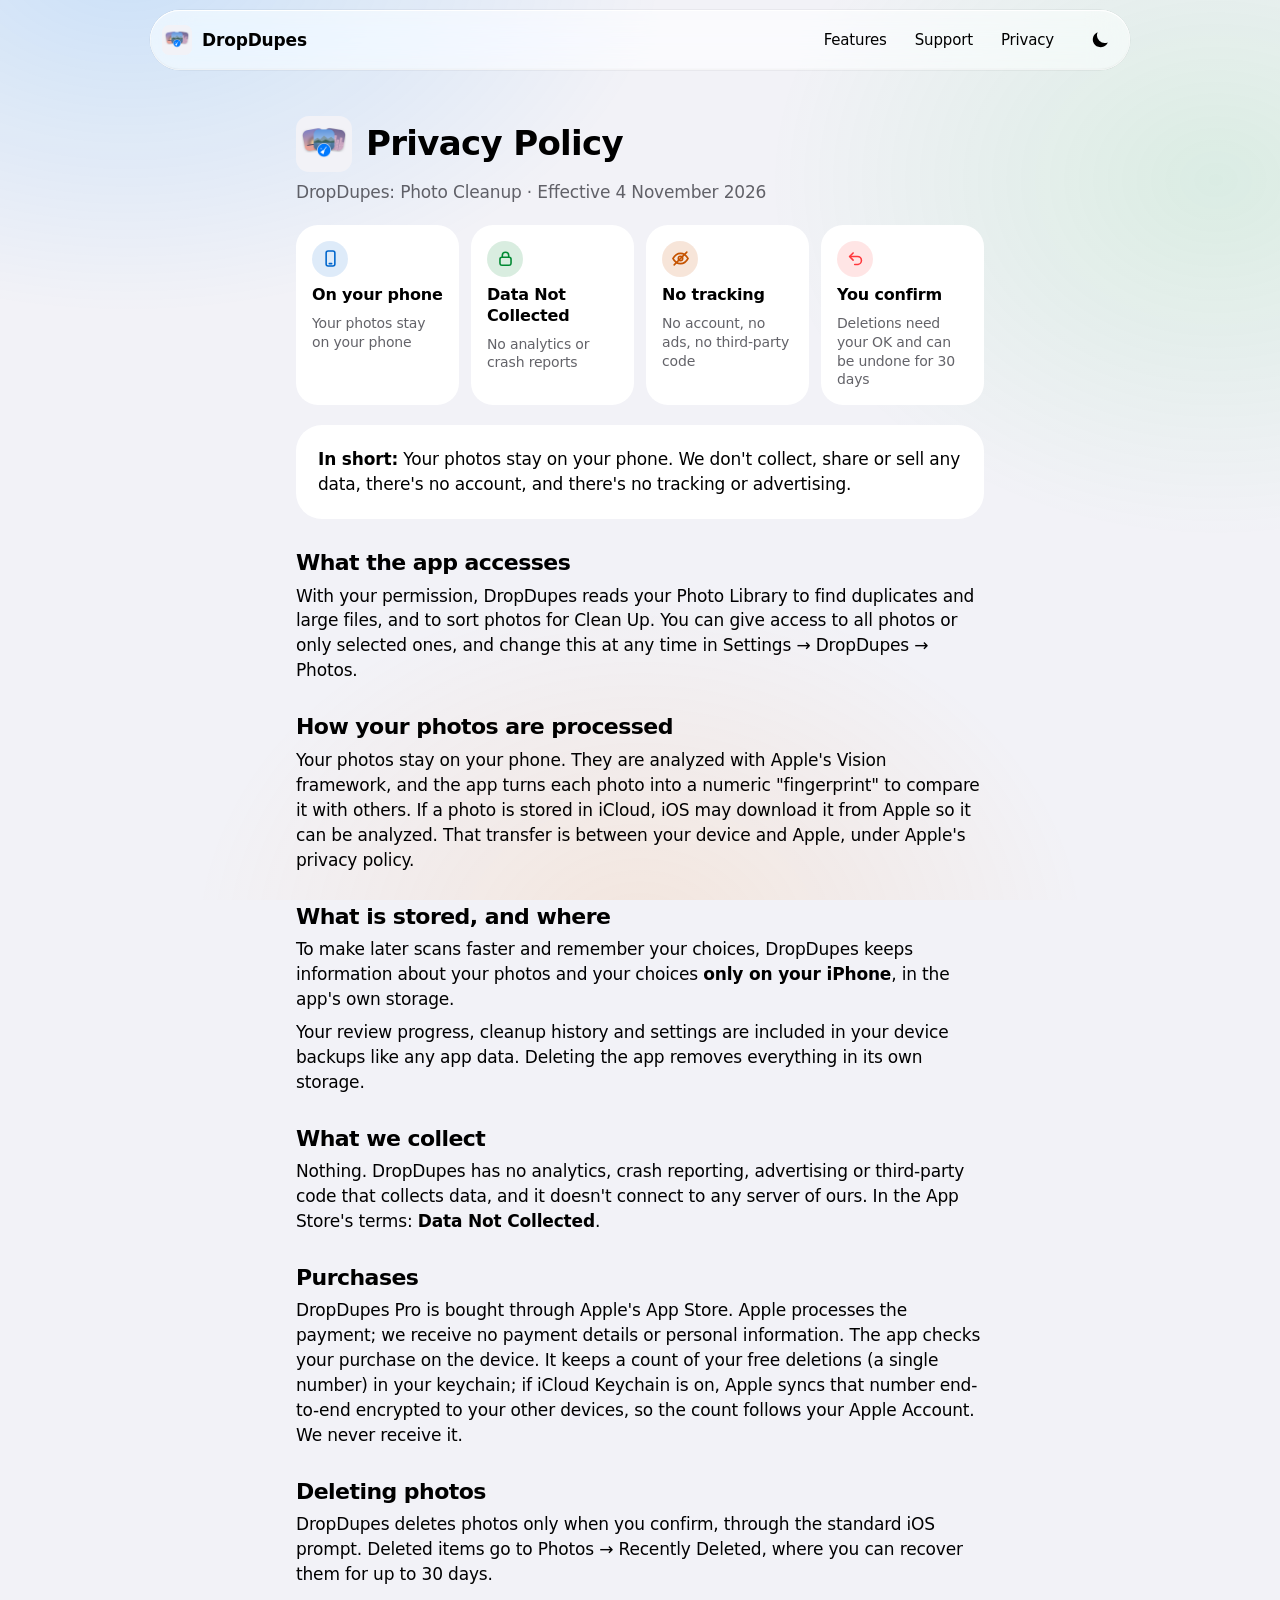
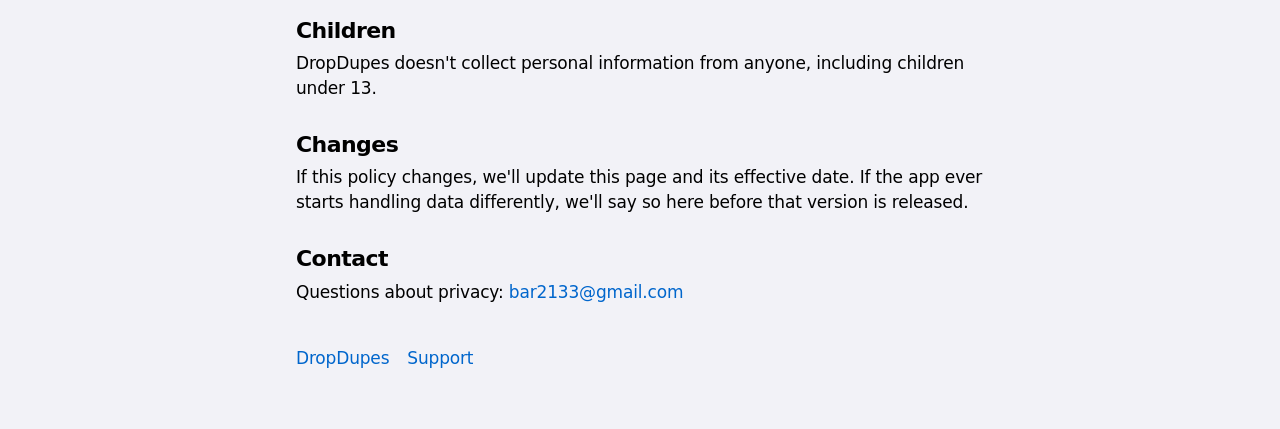
==== commit 9ce20822: "Site from burstwise-ios 5f99085" ====
--- a/privacy.html
+++ b/privacy.html
@@ -3,29 +3,30 @@
 <head>
 <meta charset="utf-8">
 <meta name="viewport" content="width=device-width, initial-scale=1, viewport-fit=cover">
-<meta property="og:title" content="Burstwise Privacy Policy">
+<meta property="og:title" content="DropDupes Privacy Policy">
 <meta property="og:description" content="Your photos stay on your phone. Data Not Collected.">
-<meta property="og:image" content="https://bar2133.github.io/burstwise/og-image.png">
+<meta property="og:image" content="https://bar2133.github.io/dropdupes/og-image.png">
 <meta property="og:image:width" content="1200">
 <meta property="og:image:height" content="630">
-<meta property="og:url" content="https://bar2133.github.io/burstwise/privacy.html">
+<meta property="og:url" content="https://bar2133.github.io/dropdupes/privacy.html">
+<link rel="canonical" href="https://bar2133.github.io/dropdupes/privacy.html">
 <meta property="og:type" content="website">
 <meta name="twitter:card" content="summary_large_image">
 <link rel="icon" href="icon.png">
-<title>Burstwise Privacy Policy</title>
+<title>DropDupes Privacy Policy</title>
 <meta name="theme-color" content="#f2f2f7">
 <script src="theme.js"></script>
 <link rel="stylesheet" href="style.css">
 </head>
 <body>
 <header class="nav glass">
-  <a class="brand" href="index.html"><img src="icon.png" alt="">Burstwise</a>
+  <a class="brand" href="index.html"><img src="icon.png" alt="">DropDupes</a>
   <nav class="links" aria-label="Pages"><a href="index.html#features" class="optional">Features</a><a href="support.html">Support</a><a href="privacy.html">Privacy</a></nav>
   <button class="theme-toggle" type="button" aria-label="Dark mode" aria-pressed="false"><svg class="moon" viewBox="0 0 24 24" aria-hidden="true"><path fill="currentColor" d="M20.5 14.6A8.5 8.5 0 0 1 9.4 3.5a8.5 8.5 0 1 0 11.1 11.1z"/></svg><svg class="sun" viewBox="0 0 24 24" aria-hidden="true"><circle cx="12" cy="12" r="4.5" fill="currentColor"/><path stroke="currentColor" stroke-width="2" stroke-linecap="round" d="M12 2v2M12 20v2M2 12h2M20 12h2M4.9 4.9l1.4 1.4M17.7 17.7l1.4 1.4M4.9 19.1l1.4-1.4M17.7 6.3l1.4-1.4"/></svg></button>
 </header>
 <main class="doc">
 <header><img src="icon.png" alt=""><h1>Privacy Policy</h1></header>
-<p class="muted">Burstwise: Photo Cleaner · Effective 4 November 2026</p>
+<p class="muted">DropDupes: Photo Cleanup · Effective 4 November 2026</p>
 
 <div class="glance" aria-label="At a glance">
   <div><span class="sf blue"><svg viewBox="0 0 24 24" aria-hidden="true"><rect x="6.5" y="2.5" width="11" height="19" rx="2.5" fill="none" stroke="currentColor" stroke-width="2"/><path d="M10.5 18.5h3" stroke="currentColor" stroke-width="2" stroke-linecap="round"/></svg></span><strong>On your phone</strong><span>Your photos stay on your phone</span></div>
@@ -37,26 +38,26 @@
 <div class="card"><strong>In short:</strong> Your photos stay on your phone. We don't collect, share or sell any data, there's no account, and there's no tracking or advertising.</div>
 
 <h2>What the app accesses</h2>
-<p>With your permission, Burstwise reads your Photo Library to find duplicates and large files, and to sort photos for Clean Up. You can give access to all photos or only selected ones, and change this at any time in Settings → Burstwise → Photos.</p>
+<p>With your permission, DropDupes reads your Photo Library to find duplicates and large files, and to sort photos for Clean Up. You can give access to all photos or only selected ones, and change this at any time in Settings → DropDupes → Photos.</p>
 
 <h2>How your photos are processed</h2>
 <p>Your photos stay on your phone. They are analyzed with Apple's Vision framework, and the app turns each photo into a numeric "fingerprint" to compare it with others. If a photo is stored in iCloud, iOS may download it from Apple so it can be analyzed. That transfer is between your device and Apple, under Apple's privacy policy.</p>
 
 <h2>What is stored, and where</h2>
-<p>To make later scans faster and remember your choices, Burstwise keeps information about your photos and your choices <strong>only on your iPhone</strong>, in the app's own storage.</p>
+<p>To make later scans faster and remember your choices, DropDupes keeps information about your photos and your choices <strong>only on your iPhone</strong>, in the app's own storage.</p>
 <p>Your review progress, cleanup history and settings are included in your device backups like any app data. Deleting the app removes everything in its own storage.</p>
 
 <h2>What we collect</h2>
-<p>Nothing. Burstwise has no analytics, crash reporting, advertising or third-party code that collects data, and it doesn't connect to any server of ours. In the App Store's terms: <strong>Data Not Collected</strong>.</p>
+<p>Nothing. DropDupes has no analytics, crash reporting, advertising or third-party code that collects data, and it doesn't connect to any server of ours. In the App Store's terms: <strong>Data Not Collected</strong>.</p>
 
 <h2>Purchases</h2>
-<p>Burstwise Pro is bought through Apple's App Store. Apple processes the payment; we receive no payment details or personal information. The app checks your purchase on the device. It keeps a count of your free deletions (a single number) in your keychain; if iCloud Keychain is on, Apple syncs that number end-to-end encrypted to your other devices, so the count follows your Apple Account. We never receive it.</p>
+<p>DropDupes Pro is bought through Apple's App Store. Apple processes the payment; we receive no payment details or personal information. The app checks your purchase on the device. It keeps a count of your free deletions (a single number) in your keychain; if iCloud Keychain is on, Apple syncs that number end-to-end encrypted to your other devices, so the count follows your Apple Account. We never receive it.</p>
 
 <h2>Deleting photos</h2>
-<p>Burstwise deletes photos only when you confirm, through the standard iOS prompt. Deleted items go to Photos → Recently Deleted, where you can recover them for up to 30 days.</p>
+<p>DropDupes deletes photos only when you confirm, through the standard iOS prompt. Deleted items go to Photos → Recently Deleted, where you can recover them for up to 30 days.</p>
 
 <h2>Children</h2>
-<p>Burstwise doesn't collect personal information from anyone, including children under 13.</p>
+<p>DropDupes doesn't collect personal information from anyone, including children under 13.</p>
 
 <h2>Changes</h2>
 <p>If this policy changes, we'll update this page and its effective date. If the app ever starts handling data differently, we'll say so here before that version is released.</p>
@@ -64,7 +65,7 @@
 <h2>Contact</h2>
 <p>Questions about privacy: <a href="mailto:bar2133@gmail.com">bar2133@gmail.com</a></p>
 
-<nav><a href="index.html">Burstwise</a><a href="support.html">Support</a></nav>
+<nav><a href="index.html">DropDupes</a><a href="support.html">Support</a></nav>
 </main>
 </body>
 </html>
--- a/style.css
+++ b/style.css
@@ -1,4 +1,4 @@
-/* Burstwise site — iOS 26/27 look: system colors, SF Pro (system font on Apple devices), Liquid Glass for the
+/* DropDupes site — iOS 26/27 look: system colors, SF Pro (system font on Apple devices), Liquid Glass for the
    floating controls only (nav bar, chips, buttons), content cards solid. Light and dark. */
 :root {
   interpolate-size: allow-keywords; /* lets FAQ answers animate to their natural height */
